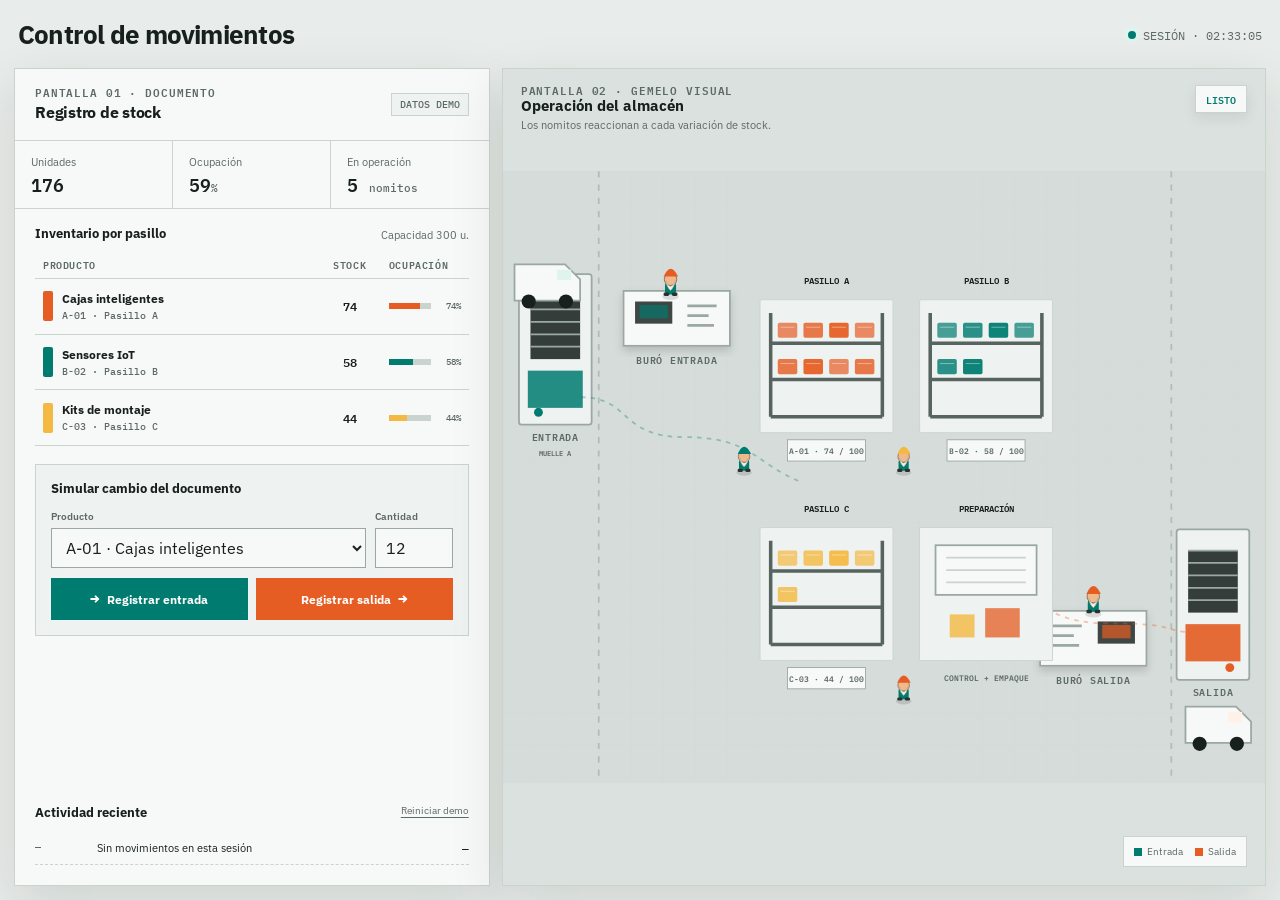
==== index.html @ 70eb04d3 "Add files via upload" ====
<!doctype html>
<html lang="es">
<head>
  <meta charset="utf-8" />
  <meta name="viewport" content="width=device-width, initial-scale=1, viewport-fit=cover" />
  <meta name="color-scheme" content="light dark" />
  <link rel="icon" href="data:," />
  <title>Maqueta del almacén de nomitos</title>
  <link rel="preconnect" href="https://fonts.googleapis.com">
  <link rel="preconnect" href="https://fonts.gstatic.com" crossorigin>
  <link href="https://fonts.googleapis.com/css2?family=IBM+Plex+Mono:wght@500;600&family=IBM+Plex+Sans:wght@400;500;600;700&display=swap" rel="stylesheet">
  <style>
    :root {
      color-scheme: light dark;
      --page:#e8ecea;
      --surface:#f7f9f8;
      --surface-2:#eef2f0;
      --ink:#17201d;
      --muted:#5d6965;
      --line:#cbd3cf;
      --line-strong:#9ba8a2;
      --orange:#e55d23;
      --orange-soft:#fff0e8;
      --teal:#007b70;
      --teal-soft:#dff4ef;
      --yellow:#f4b942;
      --red:#bf3c32;
      --warehouse:#dbe1de;
      --shelf:#57635f;
      --floor:#d6dcda;
      --shadow:0 18px 50px rgba(28,43,37,.12);
    }
    @media (prefers-color-scheme:dark){
      :root{
        --page:#111714;
        --surface:#18201d;
        --surface-2:#202a26;
        --ink:#edf3ef;
        --muted:#a9b6b0;
        --line:#34413c;
        --line-strong:#5b6a64;
        --orange:#ff7440;
        --orange-soft:#3b241b;
        --teal:#46c8b8;
        --teal-soft:#173a34;
        --yellow:#f5c65d;
        --red:#ff756b;
        --warehouse:#252f2b;
        --shelf:#7f9189;
        --floor:#202925;
        --shadow:0 18px 60px rgba(0,0,0,.35);
      }
    }
    *{box-sizing:border-box}
    html{height:100%;background:var(--page)}
    body{margin:0;min-height:100%;font-family:"IBM Plex Sans",system-ui,sans-serif;background:var(--page);color:var(--ink);overflow-x:hidden}
    button,input,select{font:inherit}
    button{color:inherit}
    .app{min-height:100vh;padding:14px;display:flex;flex-direction:column;gap:12px}
    .topline{display:flex;align-items:center;gap:12px;min-height:42px;padding:0 4px}
    .topline h1{font-size:clamp(1.2rem,2vw,1.65rem);line-height:1.1;margin:0;font-weight:700;letter-spacing:-.03em}
    .live{margin-left:auto;display:flex;align-items:center;gap:7px;font-family:"IBM Plex Mono",monospace;font-size:.72rem;color:var(--muted)}
    .live i{width:8px;height:8px;border-radius:50%;background:var(--teal);box-shadow:0 0 0 4px var(--teal-soft)}
    .mobile-switch{display:none}
    .workspace{flex:1;display:grid;grid-template-columns:minmax(330px,38%) minmax(0,62%);gap:12px;min-height:700px}
    .panel{background:var(--surface);border:1px solid var(--line);box-shadow:var(--shadow);min-width:0;overflow:hidden}
    .control-panel{display:flex;flex-direction:column}
    .panel-head{display:flex;align-items:center;justify-content:space-between;gap:12px;padding:18px 20px;border-bottom:1px solid var(--line)}
    .panel-head h2{font-size:1rem;margin:0;letter-spacing:-.015em}
    .eyebrow{margin:0 0 4px;color:var(--muted);font:600 .68rem/1 "IBM Plex Mono",monospace;text-transform:uppercase;letter-spacing:.08em}
    .sample-tag{padding:5px 8px;background:var(--surface-2);border:1px solid var(--line);font:500 .65rem/1 "IBM Plex Mono",monospace;color:var(--muted)}
    .metrics{display:grid;grid-template-columns:repeat(3,1fr);border-bottom:1px solid var(--line)}
    .metric{padding:14px 16px;border-right:1px solid var(--line)}
    .metric:last-child{border:0}
    .metric span{display:block;color:var(--muted);font-size:.68rem;margin-bottom:6px}
    .metric strong{display:block;font:600 1.15rem/1 "IBM Plex Mono",monospace}
    .metric strong em{font-style:normal;font-size:.68rem;color:var(--muted);font-weight:500}
    .inventory{padding:16px 20px 0}
    .section-title{display:flex;align-items:end;justify-content:space-between;margin-bottom:10px}
    .section-title h3{font-size:.82rem;margin:0}
    .section-title span{font-size:.68rem;color:var(--muted)}
    .stock-table{width:100%;border-collapse:collapse;table-layout:fixed}
    .stock-table th{text-align:left;color:var(--muted);font:600 .62rem/1 "IBM Plex Mono",monospace;text-transform:uppercase;letter-spacing:.06em;padding:8px 8px;border-bottom:1px solid var(--line)}
    .stock-table th:nth-child(2),.stock-table td:nth-child(2){text-align:center;width:62px}
    .stock-table th:nth-child(3),.stock-table td:nth-child(3){width:88px}
    .stock-table td{padding:11px 8px;border-bottom:1px solid var(--line);font-size:.78rem;vertical-align:middle}
    .product{display:flex;align-items:center;gap:9px;min-width:0}
    .swatch{width:10px;height:30px;flex:0 0 auto;background:var(--product);border-radius:2px}
    .product b{display:block;white-space:nowrap;overflow:hidden;text-overflow:ellipsis;font-size:.78rem}
    .product small{color:var(--muted);font:500 .62rem/1.3 "IBM Plex Mono",monospace}
    .qty{font:600 .8rem "IBM Plex Mono",monospace}
    .capacity{display:flex;align-items:center;gap:5px}
    .bar{height:6px;flex:1;background:var(--line);overflow:hidden}
    .bar i{display:block;height:100%;background:var(--product);width:var(--fill);transition:width .35s ease}
    .capacity small{font:500 .57rem "IBM Plex Mono",monospace;color:var(--muted);width:25px;text-align:right}
    .movement{margin:18px 20px 0;padding:15px;background:var(--surface-2);border:1px solid var(--line)}
    .movement h3{margin:0 0 12px;font-size:.82rem}
    .fields{display:grid;grid-template-columns:1fr 78px;gap:9px}
    label{display:block;color:var(--muted);font-size:.65rem;margin-bottom:5px;font-weight:600}
    select,input{width:100%;height:40px;border:1px solid var(--line-strong);background:var(--surface);color:var(--ink);padding:0 10px;border-radius:0;outline:none}
    select:focus,input:focus{border-color:var(--teal);box-shadow:0 0 0 2px var(--teal-soft)}
    .actions{display:grid;grid-template-columns:1fr 1fr;gap:8px;margin-top:10px}
    .action{border:0;padding:11px 8px;cursor:pointer;font-weight:700;font-size:.75rem;display:flex;align-items:center;justify-content:center;gap:7px;transition:filter .15s,transform .15s}
    .action:active{transform:translateY(1px)}
    .action:disabled{opacity:.5;cursor:wait}
    .action.in{background:var(--teal);color:#fff}
    .action.out{background:var(--orange);color:#fff}
    .arrow{font-family:"IBM Plex Mono",monospace;font-size:1rem}
    .event-log{padding:18px 20px 20px;margin-top:auto}
    .event-list{list-style:none;margin:0;padding:0;display:grid;gap:7px}
    .event-list li{display:grid;grid-template-columns:54px 1fr auto;gap:8px;align-items:center;font-size:.7rem;padding:7px 0;border-bottom:1px dashed var(--line)}
    .event-list time{font:500 .62rem "IBM Plex Mono",monospace;color:var(--muted)}
    .event-type{font:600 .6rem "IBM Plex Mono",monospace;padding:3px 5px}
    .event-type.in{color:var(--teal);background:var(--teal-soft)}
    .event-type.out{color:var(--orange);background:var(--orange-soft)}
    .event-list b{font:600 .66rem "IBM Plex Mono",monospace}
    .reset{border:0;background:none;color:var(--muted);padding:4px 0;text-decoration:underline;text-underline-offset:3px;cursor:pointer;font-size:.65rem}

    .warehouse-panel{display:flex;flex-direction:column;background:var(--warehouse);position:relative}
    .warehouse-head{position:absolute;left:18px;right:18px;top:16px;z-index:3;display:flex;align-items:flex-start;justify-content:space-between;pointer-events:none}
    .warehouse-head h2{font-size:.92rem;margin:0 0 3px}
    .warehouse-head p{margin:0;color:var(--muted);font-size:.68rem}
    .status-chip{background:var(--surface);border:1px solid var(--line);padding:8px 10px;box-shadow:0 5px 14px rgba(0,0,0,.08);font:600 .65rem/1 "IBM Plex Mono",monospace;color:var(--teal)}
    #warehouse{display:block;width:100%;height:100%;min-height:700px}
    .zone-label{font:600 11px "IBM Plex Mono",monospace;fill:var(--muted);letter-spacing:.08em}
    .tiny-label{font:600 8px "IBM Plex Mono",monospace;fill:var(--muted)}
    .rack-title{font:600 10px "IBM Plex Mono",monospace;fill:var(--ink)}
    .rack-count{font:600 9px "IBM Plex Mono",monospace;fill:var(--muted)}
    .svg-ink{fill:var(--ink)}
    .svg-muted{fill:var(--muted)}
    .svg-line{stroke:var(--line-strong)}
    .aisle{fill:var(--surface-2);stroke:var(--line)}
    .desk{fill:var(--surface);stroke:var(--line-strong)}
    .dock{fill:var(--surface-2);stroke:var(--line-strong)}
    .floor-grid{stroke:var(--line);opacity:.55}
    .rack-frame{fill:none;stroke:var(--shelf);stroke-width:4}
    .rack-shelf{stroke:var(--shelf);stroke-width:3}
    .worker .hat{fill:var(--orange)}
    .worker .face{fill:#f0b98b;stroke:#7e4a2f;stroke-width:1}
    .worker .beard{fill:#f7efe4;stroke:#b9a693;stroke-width:1}
    .worker .body{fill:var(--teal)}
    .worker .shoe{fill:#28322f}
    .worker .box{fill:var(--yellow);stroke:#795925;stroke-width:1}
    .pulse{animation:pulse 1.6s ease-in-out infinite;transform-box:fill-box;transform-origin:center}
    @keyframes pulse{50%{opacity:.45;transform:scale(.88)}}
    .gate-light{fill:var(--teal)}
    .route{fill:none;stroke:var(--teal);stroke-width:2;stroke-dasharray:5 6;opacity:.35}
    .route.out{stroke:var(--orange)}
    .toast{position:absolute;left:50%;bottom:20px;transform:translate(-50%,20px);background:var(--ink);color:var(--surface);padding:10px 14px;font-size:.72rem;box-shadow:0 8px 24px rgba(0,0,0,.18);opacity:0;pointer-events:none;transition:.22s;z-index:5;white-space:nowrap}
    .toast.show{opacity:1;transform:translate(-50%,0)}
    .legend{position:absolute;bottom:18px;right:18px;background:var(--surface);border:1px solid var(--line);padding:8px 10px;display:flex;gap:12px;font-size:.62rem;color:var(--muted)}
    .legend span{display:flex;align-items:center;gap:5px}
    .legend i{width:8px;height:8px;background:var(--teal)}
    .legend i.out{background:var(--orange)}

    @media(max-width:900px){
      .app{padding:10px;min-height:100vh}
      .topline{align-items:flex-end;flex-wrap:wrap}
      .mobile-switch{display:grid;grid-template-columns:1fr 1fr;width:100%;border:1px solid var(--line);background:var(--surface);margin-top:4px}
      .mobile-switch button{height:38px;border:0;background:transparent;font-weight:700;font-size:.74rem;cursor:pointer}
      .mobile-switch button.active{background:var(--ink);color:var(--surface)}
      .workspace{display:block;min-height:0}
      .panel{box-shadow:none}
      .panel[data-screen]{display:none}
      .panel[data-screen].active{display:flex}
      .control-panel{min-height:calc(100vh - 110px)}
      .warehouse-panel{min-height:calc(100vh - 110px)}
      #warehouse{min-height:620px}
    }
    @media(max-width:460px){
      .app{padding:8px}
      .topline h1{font-size:1.12rem}
      .live{font-size:.62rem}
      .panel-head{padding:15px}
      .metrics .metric{padding:12px 9px}
      .metric span{font-size:.6rem}
      .inventory{padding:14px 12px 0}
      .movement{margin:14px 12px 0}
      .event-log{padding:16px 12px}
      .stock-table th,.stock-table td{padding-left:4px;padding-right:4px}
      .product b{font-size:.7rem}
      #warehouse{min-height:560px}
      .warehouse-head{left:12px;right:12px;top:12px}
      .legend{right:10px;bottom:10px}
      .toast{bottom:56px;max-width:calc(100% - 24px);white-space:normal;text-align:center}
    }
    @media(prefers-reduced-motion:reduce){
      *,*::before,*::after{animation-duration:.01ms!important;animation-iteration-count:1!important;scroll-behavior:auto!important;transition-duration:.01ms!important}
    }
  </style>
</head>
<body>
  <main class="app">
    <header class="topline">
      <h1>Control de movimientos</h1>
      <div class="live"><i></i><span id="clock">SESIÓN DE DEMO</span></div>
      <nav class="mobile-switch" aria-label="Cambiar pantalla">
        <button class="active" data-target="control">Datos</button>
        <button data-target="warehouse">Almacén</button>
      </nav>
    </header>

    <div class="workspace">
      <section class="panel control-panel active" data-screen="control" aria-labelledby="control-title">
        <div class="panel-head">
          <div>
            <p class="eyebrow">Pantalla 01 · documento</p>
            <h2 id="control-title">Registro de stock</h2>
          </div>
          <span class="sample-tag">DATOS DEMO</span>
        </div>

        <div class="metrics" aria-label="Resumen de inventario">
          <div class="metric"><span>Unidades</span><strong id="total-units">176</strong></div>
          <div class="metric"><span>Ocupación</span><strong id="occupancy">59<em>%</em></strong></div>
          <div class="metric"><span>En operación</span><strong id="workers-count">5 <em>nomitos</em></strong></div>
        </div>

        <div class="inventory">
          <div class="section-title"><h3>Inventario por pasillo</h3><span>Capacidad 300 u.</span></div>
          <table class="stock-table">
            <thead><tr><th>Producto</th><th>Stock</th><th>Ocupación</th></tr></thead>
            <tbody id="stock-body"></tbody>
          </table>
        </div>

        <form class="movement" id="movement-form">
          <h3>Simular cambio del documento</h3>
          <div class="fields">
            <div>
              <label for="product-select">Producto</label>
              <select id="product-select" aria-label="Producto"></select>
            </div>
            <div>
              <label for="quantity">Cantidad</label>
              <input id="quantity" type="number" min="1" max="60" value="12" inputmode="numeric" aria-label="Cantidad" />
            </div>
          </div>
          <div class="actions">
            <button class="action in" type="button" id="btn-in"><span class="arrow">→</span>Registrar entrada</button>
            <button class="action out" type="button" id="btn-out">Registrar salida<span class="arrow">→</span></button>
          </div>
        </form>

        <div class="event-log">
          <div class="section-title"><h3>Actividad reciente</h3><button class="reset" id="reset-demo" type="button">Reiniciar demo</button></div>
          <ol class="event-list" id="event-list" aria-live="polite"></ol>
        </div>
      </section>

      <section class="panel warehouse-panel" data-screen="warehouse" aria-labelledby="warehouse-title">
        <div class="warehouse-head">
          <div>
            <p class="eyebrow">Pantalla 02 · gemelo visual</p>
            <h2 id="warehouse-title">Operación del almacén</h2>
            <p>Los nomitos reaccionan a cada variación de stock.</p>
          </div>
          <div class="status-chip" id="status-chip">LISTO</div>
        </div>

        <svg id="warehouse" viewBox="0 0 860 690" role="img" aria-label="Plano animado de un almacén con muelles, estanterías y gnomos trabajadores">
          <defs>
            <pattern id="grid" width="36" height="36" patternUnits="userSpaceOnUse">
              <path d="M36 0H0V36" class="floor-grid" fill="none" stroke-width="1"/>
            </pattern>
            <filter id="softShadow" x="-20%" y="-20%" width="140%" height="140%">
              <feDropShadow dx="0" dy="5" stdDeviation="5" flood-color="#000" flood-opacity=".15"/>
            </filter>
          </defs>

          <rect x="0" y="0" width="860" height="690" fill="var(--floor)"/>
          <rect x="0" y="0" width="860" height="690" fill="url(#grid)"/>
          <path d="M108 0V690M754 0V690" class="svg-line" stroke-width="2" stroke-dasharray="7 8" opacity=".6"/>

          <g id="dock-in">
            <rect x="18" y="116" width="82" height="170" rx="3" class="dock" stroke-width="2"/>
            <rect x="31" y="142" width="56" height="70" fill="var(--ink)" opacity=".86"/>
            <path d="M31 142H87M31 156H87M31 170H87M31 184H87M31 198H87" stroke="var(--line-strong)" stroke-width="2"/>
            <rect x="28" y="225" width="62" height="42" fill="var(--teal)" opacity=".85"/>
            <circle cx="40" cy="272" r="5" class="gate-light pulse"/>
            <text x="59" y="304" text-anchor="middle" class="zone-label">ENTRADA</text>
            <text x="59" y="321" text-anchor="middle" class="tiny-label">MUELLE A</text>
            <g transform="translate(13 80)">
              <path d="M0 25h57l17 17v24H0z" fill="var(--surface)" stroke="var(--line-strong)" stroke-width="2"/>
              <rect x="48" y="31" width="16" height="12" fill="var(--teal-soft)"/>
              <circle cx="16" cy="67" r="8" fill="var(--ink)"/><circle cx="58" cy="67" r="8" fill="var(--ink)"/>
            </g>
          </g>

          <g id="dock-out">
            <rect x="760" y="404" width="82" height="170" rx="3" class="dock" stroke-width="2"/>
            <rect x="773" y="428" width="56" height="70" fill="var(--ink)" opacity=".86"/>
            <path d="M773 428H829M773 442H829M773 456H829M773 470H829M773 484H829" stroke="var(--line-strong)" stroke-width="2"/>
            <rect x="770" y="511" width="62" height="42" fill="var(--orange)" opacity=".9"/>
            <circle cx="820" cy="560" r="5" fill="var(--orange)" class="pulse"/>
            <text x="801" y="592" text-anchor="middle" class="zone-label">SALIDA</text>
            <text x="801" y="609" text-anchor="middle" class="tiny-label">MUELLE B</text>
            <g transform="translate(770 604)">
              <path d="M0 0h57l17 17v24H0z" fill="var(--surface)" stroke="var(--line-strong)" stroke-width="2"/>
              <rect x="48" y="6" width="16" height="12" fill="var(--orange-soft)"/>
              <circle cx="16" cy="42" r="8" fill="var(--ink)"/><circle cx="58" cy="42" r="8" fill="var(--ink)"/>
            </g>
          </g>

          <g id="entry-desk" transform="translate(136 135)">
            <rect width="120" height="62" class="desk" stroke-width="2" filter="url(#softShadow)"/>
            <rect x="13" y="12" width="42" height="25" fill="var(--ink)" opacity=".82"/>
            <rect x="18" y="16" width="32" height="15" fill="var(--teal)" opacity=".65"/>
            <path d="M72 17h33M72 28h24M72 39h30" stroke="var(--line-strong)" stroke-width="3"/>
            <text x="60" y="82" text-anchor="middle" class="zone-label">BURÓ ENTRADA</text>
          </g>

          <g id="exit-desk" transform="translate(606 496)">
            <rect width="120" height="62" class="desk" stroke-width="2" filter="url(#softShadow)"/>
            <rect x="65" y="12" width="42" height="25" fill="var(--ink)" opacity=".82"/>
            <rect x="70" y="16" width="32" height="15" fill="var(--orange)" opacity=".7"/>
            <path d="M14 17h33M14 28h24M14 39h30" stroke="var(--line-strong)" stroke-width="3"/>
            <text x="60" y="82" text-anchor="middle" class="zone-label">BURÓ SALIDA</text>
          </g>

          <path id="route-in" class="route" d="M88 255 C145 255 130 300 205 300 S285 330 335 350"/>
          <path id="route-out" class="route out" d="M525 455 C590 455 595 510 680 510 S746 520 776 520"/>

          <g id="rack-a" data-rack="0" transform="translate(290 145)"></g>
          <g id="rack-b" data-rack="1" transform="translate(470 145)"></g>
          <g id="rack-c" data-rack="2" transform="translate(290 402)"></g>
          <g id="packing" transform="translate(470 402)"></g>
          <g id="stationary-workers"></g>
          <g id="moving-workers"></g>
        </svg>
        <div class="legend"><span><i></i>Entrada</span><span><i class="out"></i>Salida</span></div>
        <div class="toast" id="toast" role="status" aria-live="polite"></div>
      </section>
    </div>
  </main>

  <script>
    (function(){
      'use strict';
      var initialProducts = [
        {id:'A-01', name:'Cajas inteligentes', stock:74, capacity:100, color:'#e55d23', rack:'Pasillo A'},
        {id:'B-02', name:'Sensores IoT', stock:58, capacity:100, color:'#007b70', rack:'Pasillo B'},
        {id:'C-03', name:'Kits de montaje', stock:44, capacity:100, color:'#f4b942', rack:'Pasillo C'}
      ];
      var products = [];
      var events = [];
      var busy = false;
      var workerSerial = 0;
      var $ = function(s){return document.querySelector(s)};
      var stockBody = $('#stock-body');
      var productSelect = $('#product-select');
      var eventList = $('#event-list');
      var statusChip = $('#status-chip');
      var toast = $('#toast');
      var movingLayer = $('#moving-workers');
      var NS='http://www.w3.org/2000/svg';

      function cloneInitial(){ products = initialProducts.map(function(p){return Object.assign({},p)}); }
      function nowTime(){ return new Date().toLocaleTimeString('es-ES',{hour:'2-digit',minute:'2-digit'}); }
      function total(){ return products.reduce(function(n,p){return n+p.stock},0); }
      function totalCapacity(){ return products.reduce(function(n,p){return n+p.capacity},0); }

      function render(){
        stockBody.innerHTML = products.map(function(p){
          var percent=Math.round((p.stock/p.capacity)*100);
          return '<tr><td><div class="product" style="--product:'+p.color+'"><i class="swatch"></i><div><b>'+p.name+'</b><small>'+p.id+' · '+p.rack+'</small></div></div></td><td class="qty">'+p.stock+'</td><td><div class="capacity" style="--product:'+p.color+';--fill:'+percent+'%"><span class="bar"><i></i></span><small>'+percent+'%</small></div></td></tr>';
        }).join('');
        productSelect.innerHTML=products.map(function(p){return '<option value="'+p.id+'">'+p.id+' · '+p.name+'</option>'}).join('');
        $('#total-units').textContent=total();
        $('#occupancy').innerHTML=Math.round(total()/totalCapacity()*100)+'<em>%</em>';
        $('#workers-count').innerHTML=(3+Math.ceil(total()/100))+' <em>nomitos</em>';
        products.forEach(function(p,i){renderRack(i,p)});
        renderStationaryWorkers();
        renderEvents();
      }

      function renderRack(i,p){
        var g=document.querySelector('[data-rack="'+i+'"]');
        var bins=Math.max(1,Math.ceil(p.stock/10));
        var html='<text x="75" y="-18" text-anchor="middle" class="rack-title">'+p.rack.toUpperCase()+'</text>';
        html+='<rect x="0" y="0" width="150" height="150" rx="2" class="aisle" stroke-width="1"/>';
        html+='<path d="M12 15V132M138 15V132M12 49H138M12 90H138M12 132H138" class="rack-frame"/>';
        for(var b=0;b<bins;b++){
          var col=b%4,row=Math.floor(b/4); if(row>2)break;
          var x=20+col*29,y=26+row*41;
          html+='<rect x="'+x+'" y="'+y+'" width="22" height="17" rx="2" fill="'+p.color+'" opacity="'+(.7+(b%3)*.12)+'"/>';
          html+='<path d="M'+(x+3)+' '+(y+5)+'h16" stroke="rgba(255,255,255,.45)"/>';
        }
        html+='<rect x="31" y="158" width="88" height="24" fill="var(--surface)" stroke="var(--line-strong)"/>';
        html+='<text x="75" y="174" text-anchor="middle" class="rack-count">'+p.id+' · '+p.stock+' / '+p.capacity+'</text>';
        g.innerHTML=html;
      }

      function gnomeMarkup(x,y,scale,hat,carry){
        var box=carry?'<rect class="box" x="12" y="20" width="18" height="15" rx="2"/>':'';
        return '<g class="worker" transform="translate('+x+' '+y+') scale('+scale+')">'+
          '<ellipse cx="0" cy="25" rx="12" ry="5" fill="rgba(0,0,0,.12)"/>'+
          '<rect class="body" x="-8" y="4" width="16" height="18" rx="5"/>'+
          '<circle class="face" cx="0" cy="0" r="9"/>'+
          '<path class="beard" d="M-7 2Q0 18 7 2Q5 12 0 16Q-5 12-7 2"/>'+
          '<path class="hat" style="fill:'+hat+'" d="M-10 -4Q0 -27 11 -4Z"/>'+
          '<rect class="shoe" x="-10" y="19" width="8" height="5" rx="2"/><rect class="shoe" x="2" y="19" width="8" height="5" rx="2"/>'+box+'</g>';
      }

      function renderStationaryWorkers(){
        var layer=$('#stationary-workers');
        layer.innerHTML=gnomeMarkup(189,122,.78,'#e55d23',false)+gnomeMarkup(666,480,.78,'#e55d23',false)+gnomeMarkup(272,322,.72,'#007b70',false)+gnomeMarkup(452,322,.72,'#f4b942',false)+gnomeMarkup(452,580,.72,'#e55d23',false);
      }

      function renderPacking(){
        $('#packing').innerHTML='<text x="75" y="-18" text-anchor="middle" class="rack-title">PREPARACIÓN</text><rect width="150" height="150" class="aisle"/><rect x="18" y="20" width="114" height="56" class="desk" stroke-width="2"/><path d="M30 34h90M30 48h90M30 62h90" stroke="var(--line)" stroke-width="2"/><rect x="34" y="98" width="28" height="26" fill="#f4b942" opacity=".8"/><rect x="74" y="91" width="39" height="33" fill="#e55d23" opacity=".75"/><text x="75" y="173" text-anchor="middle" class="rack-count">CONTROL + EMPAQUE</text>';
      }

      function renderEvents(){
        eventList.innerHTML=events.slice(0,3).map(function(e){
          return '<li><time>'+e.time+'</time><span><span class="event-type '+e.type+'">'+(e.type==='in'?'ENTRADA':'SALIDA')+'</span> '+e.name+'</span><b>'+(e.type==='in'?'+':'−')+e.qty+'</b></li>';
        }).join('') || '<li><time>—</time><span>Sin movimientos en esta sesión</span><b>—</b></li>';
      }

      function updateClock(){
        $('#clock').textContent='SESIÓN · '+new Date().toLocaleTimeString('es-ES',{hour:'2-digit',minute:'2-digit',second:'2-digit'});
      }

      function svgEl(tag,attrs){
        var el=document.createElementNS(NS,tag);
        Object.keys(attrs||{}).forEach(function(k){el.setAttribute(k,attrs[k])});
        return el;
      }

      function createMovingGnome(color,carry){
        var group=svgEl('g',{'data-moving':'true','aria-hidden':'true'});
        group.innerHTML=gnomeMarkup(0,0,.72,color,carry);
        movingLayer.appendChild(group);
        return group;
      }

      function pointOnPolyline(points,t){
        var lengths=[],totalLen=0;
        for(var i=1;i<points.length;i++){
          var dx=points[i][0]-points[i-1][0],dy=points[i][1]-points[i-1][1];
          var len=Math.sqrt(dx*dx+dy*dy); lengths.push(len); totalLen+=len;
        }
        var target=t*totalLen,acc=0;
        for(var j=0;j<lengths.length;j++){
          if(acc+lengths[j]>=target){
            var q=(target-acc)/lengths[j];
            return [points[j][0]+(points[j+1][0]-points[j][0])*q,points[j][1]+(points[j+1][1]-points[j][1])*q];
          }
          acc+=lengths[j];
        }
        return points[points.length-1];
      }

      function animateGnome(el,points,delay,duration){
        return new Promise(function(resolve){
          var start=null;
          function frame(ts){
            if(start===null)start=ts;
            var raw=(ts-start-delay)/duration;
            if(raw<0){requestAnimationFrame(frame);return}
            var t=Math.max(0,Math.min(1,raw));
            var eased=t<.5?2*t*t:1-Math.pow(-2*t+2,2)/2;
            var p=pointOnPolyline(points,eased);
            var bob=Math.sin(t*Math.PI*12)*2;
            el.setAttribute('transform','translate('+p[0]+' '+(p[1]+bob)+')');
            if(t<1)requestAnimationFrame(frame);else{el.remove();resolve()}
          }
          requestAnimationFrame(frame);
        });
      }

      function showToast(text){
        toast.textContent=text;toast.classList.add('show');
        window.clearTimeout(showToast.t);showToast.t=window.setTimeout(function(){toast.classList.remove('show')},2800);
      }

      function setMobileScreen(name){
        document.querySelectorAll('[data-screen]').forEach(function(p){p.classList.toggle('active',p.dataset.screen===name)});
        document.querySelectorAll('.mobile-switch button').forEach(function(b){b.classList.toggle('active',b.dataset.target===name)});
      }

      async function move(type){
        if(busy)return;
        var id=productSelect.value;
        var qty=Math.max(1,Math.min(60,parseInt($('#quantity').value,10)||1));
        var p=products.find(function(item){return item.id===id});
        if(type==='out'&&qty>p.stock){showToast('No hay suficiente stock de '+p.name+'.');return}
        if(type==='in'&&p.stock+qty>p.capacity){showToast('La entrada supera la capacidad de '+p.rack+'.');return}
        busy=true;$('#btn-in').disabled=true;$('#btn-out').disabled=true;
        statusChip.textContent=type==='in'?'RECIBIENDO '+qty:'DESPACHANDO '+qty;
        statusChip.style.color=type==='in'?'var(--teal)':'var(--orange)';
        if(window.matchMedia('(max-width:900px)').matches)setMobileScreen('warehouse');
        var count=Math.min(4,Math.max(1,Math.ceil(qty/12)));
        var rackTargets=[[365,340],[545,340],[365,590]];
        var target=rackTargets[products.indexOf(p)];
        var promises=[];
        for(var i=0;i<count;i++){
          var worker=createMovingGnome(p.color,true);
          var inPath=[[75,255],[150,255],[215,300],[target[0],target[1]]];
          var outPath=[[target[0],target[1]],[525,455],[640,510],[790,520]];
          promises.push(animateGnome(worker,type==='in'?inPath:outPath,i*230,2100+i*60));
        }
        await Promise.all(promises);
        p.stock+=type==='in'?qty:-qty;
        events.unshift({time:nowTime(),type:type,name:p.name,qty:qty});
        render();
        statusChip.textContent='MOVIMIENTO COMPLETADO';
        statusChip.style.color='var(--teal)';
        showToast((type==='in'?'Entrada registrada: +':'Salida registrada: −')+qty+' · '+p.id);
        setTimeout(function(){statusChip.textContent='LISTO'},1800);
        busy=false;$('#btn-in').disabled=false;$('#btn-out').disabled=false;
      }

      function resetDemo(){
        if(busy)return;
        cloneInitial();events=[];render();statusChip.textContent='LISTO';showToast('Datos de demostración reiniciados.');
      }

      document.querySelectorAll('.mobile-switch button').forEach(function(b){b.addEventListener('click',function(){setMobileScreen(b.dataset.target)})});
      $('#btn-in').addEventListener('click',function(){move('in')});
      $('#btn-out').addEventListener('click',function(){move('out')});
      $('#movement-form').addEventListener('submit',function(e){e.preventDefault();move('in')});
      $('#reset-demo').addEventListener('click',resetDemo);
      cloneInitial();renderPacking();render();updateClock();setInterval(updateClock,1000);
    })();
  </script>
</body>
</html>
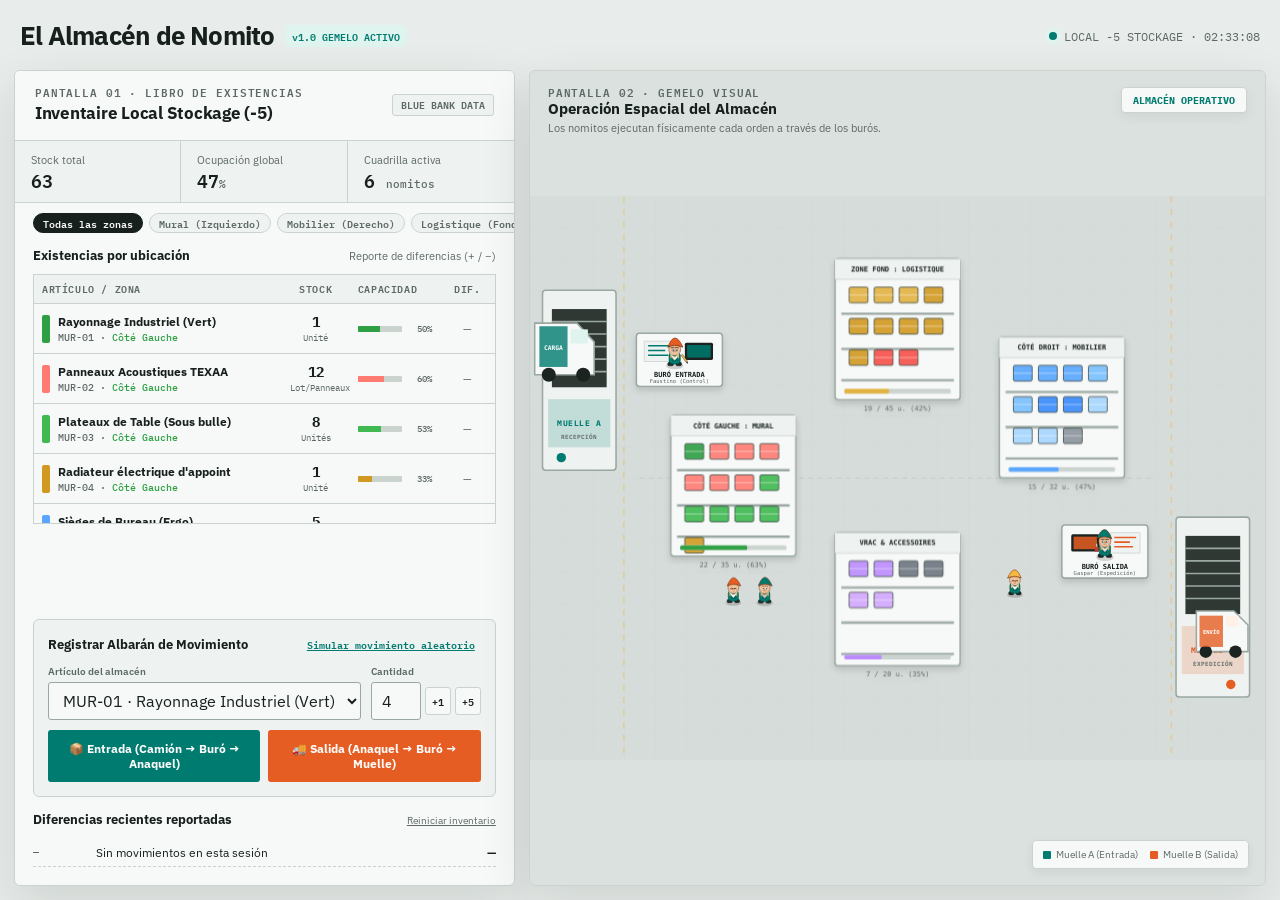
==== commit 34648d74: "feat(v1): implementar arquitectura modular Vanilla JS con gemelo digital activo y datos de Blue Bank" ====
--- a/index.html
+++ b/index.html
@@ -4,525 +4,167 @@
   <meta charset="utf-8" />
   <meta name="viewport" content="width=device-width, initial-scale=1, viewport-fit=cover" />
   <meta name="color-scheme" content="light dark" />
-  <link rel="icon" href="data:," />
-  <title>Maqueta del almacén de nomitos</title>
+  <link rel="icon" href="data:image/svg+xml,<svg xmlns='http://www.w3.org/2000/svg' viewBox='0 0 100 100'><text y='.9em' font-size='90'>📦</text></svg>" />
+  <title>El Almacén de Nomito — Gestión Logística & Gemelo Activo</title>
+  
   <link rel="preconnect" href="https://fonts.googleapis.com">
   <link rel="preconnect" href="https://fonts.gstatic.com" crossorigin>
-  <link href="https://fonts.googleapis.com/css2?family=IBM+Plex+Mono:wght@500;600&family=IBM+Plex+Sans:wght@400;500;600;700&display=swap" rel="stylesheet">
-  <style>
-    :root {
-      color-scheme: light dark;
-      --page:#e8ecea;
-      --surface:#f7f9f8;
-      --surface-2:#eef2f0;
-      --ink:#17201d;
-      --muted:#5d6965;
-      --line:#cbd3cf;
-      --line-strong:#9ba8a2;
-      --orange:#e55d23;
-      --orange-soft:#fff0e8;
-      --teal:#007b70;
-      --teal-soft:#dff4ef;
-      --yellow:#f4b942;
-      --red:#bf3c32;
-      --warehouse:#dbe1de;
-      --shelf:#57635f;
-      --floor:#d6dcda;
-      --shadow:0 18px 50px rgba(28,43,37,.12);
-    }
-    @media (prefers-color-scheme:dark){
-      :root{
-        --page:#111714;
-        --surface:#18201d;
-        --surface-2:#202a26;
-        --ink:#edf3ef;
-        --muted:#a9b6b0;
-        --line:#34413c;
-        --line-strong:#5b6a64;
-        --orange:#ff7440;
-        --orange-soft:#3b241b;
-        --teal:#46c8b8;
-        --teal-soft:#173a34;
-        --yellow:#f5c65d;
-        --red:#ff756b;
-        --warehouse:#252f2b;
-        --shelf:#7f9189;
-        --floor:#202925;
-        --shadow:0 18px 60px rgba(0,0,0,.35);
-      }
-    }
-    *{box-sizing:border-box}
-    html{height:100%;background:var(--page)}
-    body{margin:0;min-height:100%;font-family:"IBM Plex Sans",system-ui,sans-serif;background:var(--page);color:var(--ink);overflow-x:hidden}
-    button,input,select{font:inherit}
-    button{color:inherit}
-    .app{min-height:100vh;padding:14px;display:flex;flex-direction:column;gap:12px}
-    .topline{display:flex;align-items:center;gap:12px;min-height:42px;padding:0 4px}
-    .topline h1{font-size:clamp(1.2rem,2vw,1.65rem);line-height:1.1;margin:0;font-weight:700;letter-spacing:-.03em}
-    .live{margin-left:auto;display:flex;align-items:center;gap:7px;font-family:"IBM Plex Mono",monospace;font-size:.72rem;color:var(--muted)}
-    .live i{width:8px;height:8px;border-radius:50%;background:var(--teal);box-shadow:0 0 0 4px var(--teal-soft)}
-    .mobile-switch{display:none}
-    .workspace{flex:1;display:grid;grid-template-columns:minmax(330px,38%) minmax(0,62%);gap:12px;min-height:700px}
-    .panel{background:var(--surface);border:1px solid var(--line);box-shadow:var(--shadow);min-width:0;overflow:hidden}
-    .control-panel{display:flex;flex-direction:column}
-    .panel-head{display:flex;align-items:center;justify-content:space-between;gap:12px;padding:18px 20px;border-bottom:1px solid var(--line)}
-    .panel-head h2{font-size:1rem;margin:0;letter-spacing:-.015em}
-    .eyebrow{margin:0 0 4px;color:var(--muted);font:600 .68rem/1 "IBM Plex Mono",monospace;text-transform:uppercase;letter-spacing:.08em}
-    .sample-tag{padding:5px 8px;background:var(--surface-2);border:1px solid var(--line);font:500 .65rem/1 "IBM Plex Mono",monospace;color:var(--muted)}
-    .metrics{display:grid;grid-template-columns:repeat(3,1fr);border-bottom:1px solid var(--line)}
-    .metric{padding:14px 16px;border-right:1px solid var(--line)}
-    .metric:last-child{border:0}
-    .metric span{display:block;color:var(--muted);font-size:.68rem;margin-bottom:6px}
-    .metric strong{display:block;font:600 1.15rem/1 "IBM Plex Mono",monospace}
-    .metric strong em{font-style:normal;font-size:.68rem;color:var(--muted);font-weight:500}
-    .inventory{padding:16px 20px 0}
-    .section-title{display:flex;align-items:end;justify-content:space-between;margin-bottom:10px}
-    .section-title h3{font-size:.82rem;margin:0}
-    .section-title span{font-size:.68rem;color:var(--muted)}
-    .stock-table{width:100%;border-collapse:collapse;table-layout:fixed}
-    .stock-table th{text-align:left;color:var(--muted);font:600 .62rem/1 "IBM Plex Mono",monospace;text-transform:uppercase;letter-spacing:.06em;padding:8px 8px;border-bottom:1px solid var(--line)}
-    .stock-table th:nth-child(2),.stock-table td:nth-child(2){text-align:center;width:62px}
-    .stock-table th:nth-child(3),.stock-table td:nth-child(3){width:88px}
-    .stock-table td{padding:11px 8px;border-bottom:1px solid var(--line);font-size:.78rem;vertical-align:middle}
-    .product{display:flex;align-items:center;gap:9px;min-width:0}
-    .swatch{width:10px;height:30px;flex:0 0 auto;background:var(--product);border-radius:2px}
-    .product b{display:block;white-space:nowrap;overflow:hidden;text-overflow:ellipsis;font-size:.78rem}
-    .product small{color:var(--muted);font:500 .62rem/1.3 "IBM Plex Mono",monospace}
-    .qty{font:600 .8rem "IBM Plex Mono",monospace}
-    .capacity{display:flex;align-items:center;gap:5px}
-    .bar{height:6px;flex:1;background:var(--line);overflow:hidden}
-    .bar i{display:block;height:100%;background:var(--product);width:var(--fill);transition:width .35s ease}
-    .capacity small{font:500 .57rem "IBM Plex Mono",monospace;color:var(--muted);width:25px;text-align:right}
-    .movement{margin:18px 20px 0;padding:15px;background:var(--surface-2);border:1px solid var(--line)}
-    .movement h3{margin:0 0 12px;font-size:.82rem}
-    .fields{display:grid;grid-template-columns:1fr 78px;gap:9px}
-    label{display:block;color:var(--muted);font-size:.65rem;margin-bottom:5px;font-weight:600}
-    select,input{width:100%;height:40px;border:1px solid var(--line-strong);background:var(--surface);color:var(--ink);padding:0 10px;border-radius:0;outline:none}
-    select:focus,input:focus{border-color:var(--teal);box-shadow:0 0 0 2px var(--teal-soft)}
-    .actions{display:grid;grid-template-columns:1fr 1fr;gap:8px;margin-top:10px}
-    .action{border:0;padding:11px 8px;cursor:pointer;font-weight:700;font-size:.75rem;display:flex;align-items:center;justify-content:center;gap:7px;transition:filter .15s,transform .15s}
-    .action:active{transform:translateY(1px)}
-    .action:disabled{opacity:.5;cursor:wait}
-    .action.in{background:var(--teal);color:#fff}
-    .action.out{background:var(--orange);color:#fff}
-    .arrow{font-family:"IBM Plex Mono",monospace;font-size:1rem}
-    .event-log{padding:18px 20px 20px;margin-top:auto}
-    .event-list{list-style:none;margin:0;padding:0;display:grid;gap:7px}
-    .event-list li{display:grid;grid-template-columns:54px 1fr auto;gap:8px;align-items:center;font-size:.7rem;padding:7px 0;border-bottom:1px dashed var(--line)}
-    .event-list time{font:500 .62rem "IBM Plex Mono",monospace;color:var(--muted)}
-    .event-type{font:600 .6rem "IBM Plex Mono",monospace;padding:3px 5px}
-    .event-type.in{color:var(--teal);background:var(--teal-soft)}
-    .event-type.out{color:var(--orange);background:var(--orange-soft)}
-    .event-list b{font:600 .66rem "IBM Plex Mono",monospace}
-    .reset{border:0;background:none;color:var(--muted);padding:4px 0;text-decoration:underline;text-underline-offset:3px;cursor:pointer;font-size:.65rem}
-
-    .warehouse-panel{display:flex;flex-direction:column;background:var(--warehouse);position:relative}
-    .warehouse-head{position:absolute;left:18px;right:18px;top:16px;z-index:3;display:flex;align-items:flex-start;justify-content:space-between;pointer-events:none}
-    .warehouse-head h2{font-size:.92rem;margin:0 0 3px}
-    .warehouse-head p{margin:0;color:var(--muted);font-size:.68rem}
-    .status-chip{background:var(--surface);border:1px solid var(--line);padding:8px 10px;box-shadow:0 5px 14px rgba(0,0,0,.08);font:600 .65rem/1 "IBM Plex Mono",monospace;color:var(--teal)}
-    #warehouse{display:block;width:100%;height:100%;min-height:700px}
-    .zone-label{font:600 11px "IBM Plex Mono",monospace;fill:var(--muted);letter-spacing:.08em}
-    .tiny-label{font:600 8px "IBM Plex Mono",monospace;fill:var(--muted)}
-    .rack-title{font:600 10px "IBM Plex Mono",monospace;fill:var(--ink)}
-    .rack-count{font:600 9px "IBM Plex Mono",monospace;fill:var(--muted)}
-    .svg-ink{fill:var(--ink)}
-    .svg-muted{fill:var(--muted)}
-    .svg-line{stroke:var(--line-strong)}
-    .aisle{fill:var(--surface-2);stroke:var(--line)}
-    .desk{fill:var(--surface);stroke:var(--line-strong)}
-    .dock{fill:var(--surface-2);stroke:var(--line-strong)}
-    .floor-grid{stroke:var(--line);opacity:.55}
-    .rack-frame{fill:none;stroke:var(--shelf);stroke-width:4}
-    .rack-shelf{stroke:var(--shelf);stroke-width:3}
-    .worker .hat{fill:var(--orange)}
-    .worker .face{fill:#f0b98b;stroke:#7e4a2f;stroke-width:1}
-    .worker .beard{fill:#f7efe4;stroke:#b9a693;stroke-width:1}
-    .worker .body{fill:var(--teal)}
-    .worker .shoe{fill:#28322f}
-    .worker .box{fill:var(--yellow);stroke:#795925;stroke-width:1}
-    .pulse{animation:pulse 1.6s ease-in-out infinite;transform-box:fill-box;transform-origin:center}
-    @keyframes pulse{50%{opacity:.45;transform:scale(.88)}}
-    .gate-light{fill:var(--teal)}
-    .route{fill:none;stroke:var(--teal);stroke-width:2;stroke-dasharray:5 6;opacity:.35}
-    .route.out{stroke:var(--orange)}
-    .toast{position:absolute;left:50%;bottom:20px;transform:translate(-50%,20px);background:var(--ink);color:var(--surface);padding:10px 14px;font-size:.72rem;box-shadow:0 8px 24px rgba(0,0,0,.18);opacity:0;pointer-events:none;transition:.22s;z-index:5;white-space:nowrap}
-    .toast.show{opacity:1;transform:translate(-50%,0)}
-    .legend{position:absolute;bottom:18px;right:18px;background:var(--surface);border:1px solid var(--line);padding:8px 10px;display:flex;gap:12px;font-size:.62rem;color:var(--muted)}
-    .legend span{display:flex;align-items:center;gap:5px}
-    .legend i{width:8px;height:8px;background:var(--teal)}
-    .legend i.out{background:var(--orange)}
-
-    @media(max-width:900px){
-      .app{padding:10px;min-height:100vh}
-      .topline{align-items:flex-end;flex-wrap:wrap}
-      .mobile-switch{display:grid;grid-template-columns:1fr 1fr;width:100%;border:1px solid var(--line);background:var(--surface);margin-top:4px}
-      .mobile-switch button{height:38px;border:0;background:transparent;font-weight:700;font-size:.74rem;cursor:pointer}
-      .mobile-switch button.active{background:var(--ink);color:var(--surface)}
-      .workspace{display:block;min-height:0}
-      .panel{box-shadow:none}
-      .panel[data-screen]{display:none}
-      .panel[data-screen].active{display:flex}
-      .control-panel{min-height:calc(100vh - 110px)}
-      .warehouse-panel{min-height:calc(100vh - 110px)}
-      #warehouse{min-height:620px}
-    }
-    @media(max-width:460px){
-      .app{padding:8px}
-      .topline h1{font-size:1.12rem}
-      .live{font-size:.62rem}
-      .panel-head{padding:15px}
-      .metrics .metric{padding:12px 9px}
-      .metric span{font-size:.6rem}
-      .inventory{padding:14px 12px 0}
-      .movement{margin:14px 12px 0}
-      .event-log{padding:16px 12px}
-      .stock-table th,.stock-table td{padding-left:4px;padding-right:4px}
-      .product b{font-size:.7rem}
-      #warehouse{min-height:560px}
-      .warehouse-head{left:12px;right:12px;top:12px}
-      .legend{right:10px;bottom:10px}
-      .toast{bottom:56px;max-width:calc(100% - 24px);white-space:normal;text-align:center}
-    }
-    @media(prefers-reduced-motion:reduce){
-      *,*::before,*::after{animation-duration:.01ms!important;animation-iteration-count:1!important;scroll-behavior:auto!important;transition-duration:.01ms!important}
-    }
-  </style>
+  <link href="https://fonts.googleapis.com/css2?family=IBM+Plex+Mono:wght@500;600;700&family=IBM+Plex+Sans:wght@400;500;600;700&display=swap" rel="stylesheet">
+  
+  <link rel="stylesheet" href="css/styles.css" />
 </head>
 <body>
   <main class="app">
+    <!-- CABECERA PRINCIPAL -->
     <header class="topline">
-      <h1>Control de movimientos</h1>
-      <div class="live"><i></i><span id="clock">SESIÓN DE DEMO</span></div>
-      <nav class="mobile-switch" aria-label="Cambiar pantalla">
-        <button class="active" data-target="control">Datos</button>
-        <button data-target="warehouse">Almacén</button>
+      <div class="brand-badge">
+        <h1>El Almacén de Nomito</h1>
+        <span class="tag-version">v1.0 GEMELO ACTIVO</span>
+      </div>
+      <div class="live">
+        <i></i><span id="clock">LOCAL -5 STOCKAGE</span>
+      </div>
+      <nav class="mobile-switch" aria-label="Cambiar vista en móvil">
+        <button class="active" data-target="control">01 · Datos</button>
+        <button data-target="warehouse">02 · Almacén</button>
       </nav>
     </header>
 
     <div class="workspace">
+      <!-- ========================================== -->
+      <!-- PANTALLA 1: DATOS (DOCUMENTO / INVENTARIO) -->
+      <!-- ========================================== -->
       <section class="panel control-panel active" data-screen="control" aria-labelledby="control-title">
         <div class="panel-head">
           <div>
-            <p class="eyebrow">Pantalla 01 · documento</p>
-            <h2 id="control-title">Registro de stock</h2>
+            <p class="eyebrow">Pantalla 01 · Libro de existencias</p>
+            <h2 id="control-title">Inventaire Local Stockage (-5)</h2>
           </div>
-          <span class="sample-tag">DATOS DEMO</span>
+          <span class="source-badge">BLUE BANK DATA</span>
         </div>
 
+        <!-- TARJETAS DE SITUACIÓN -->
         <div class="metrics" aria-label="Resumen de inventario">
-          <div class="metric"><span>Unidades</span><strong id="total-units">176</strong></div>
-          <div class="metric"><span>Ocupación</span><strong id="occupancy">59<em>%</em></strong></div>
-          <div class="metric"><span>En operación</span><strong id="workers-count">5 <em>nomitos</em></strong></div>
+          <div class="metric">
+            <span>Stock total</span>
+            <strong id="total-units">0</strong>
+          </div>
+          <div class="metric">
+            <span>Ocupación global</span>
+            <strong id="occupancy">0<em>%</em></strong>
+          </div>
+          <div class="metric">
+            <span>Cuadrilla activa</span>
+            <strong id="workers-count">6 <em>nomitos</em></strong>
+          </div>
         </div>
 
-        <div class="inventory">
-          <div class="section-title"><h3>Inventario por pasillo</h3><span>Capacidad 300 u.</span></div>
-          <table class="stock-table">
-            <thead><tr><th>Producto</th><th>Stock</th><th>Ocupación</th></tr></thead>
-            <tbody id="stock-body"></tbody>
-          </table>
+        <!-- FILTROS POR ZONA FÍSICA -->
+        <div class="zone-filters" role="tablist" aria-label="Filtro de zonas">
+          <button class="filter-pill active" data-zone="all" type="button">Todas las zonas</button>
+          <button class="filter-pill" data-zone="mural" type="button">Mural (Izquierdo)</button>
+          <button class="filter-pill" data-zone="mobilier" type="button">Mobilier (Derecho)</button>
+          <button class="filter-pill" data-zone="fond" type="button">Logistique (Fondo)</button>
+          <button class="filter-pill" data-zone="vrac" type="button">Vrac & Acc.</button>
         </div>
 
-        <form class="movement" id="movement-form">
-          <h3>Simular cambio del documento</h3>
+        <!-- TABLA DE INVENTARIO (SPREADSHEET CON DIFERENCIAS REPORTADAS) -->
+        <div class="inventory">
+          <div class="section-title">
+            <h3>Existencias por ubicación</h3>
+            <span>Reporte de diferencias (+ / −)</span>
+          </div>
+          <div class="table-wrap">
+            <table class="stock-table">
+              <thead>
+                <tr>
+                  <th>Artículo / Zona</th>
+                  <th>Stock</th>
+                  <th>Capacidad</th>
+                  <th>Dif.</th>
+                </tr>
+              </thead>
+              <tbody id="stock-body"></tbody>
+            </table>
+          </div>
+        </div>
+
+        <!-- FORMULARIO DE ALBARANES / REGISTRO DE MOVIMIENTO -->
+        <form class="movement" id="movement-form" onsubmit="return false;">
+          <div class="movement-header">
+            <h3>Registrar Albarán de Movimiento</h3>
+            <button class="quick-sim" id="btn-random" type="button">Simular movimiento aleatorio</button>
+          </div>
+          
           <div class="fields">
             <div>
-              <label for="product-select">Producto</label>
-              <select id="product-select" aria-label="Producto"></select>
+              <label for="product-select">Artículo del almacén</label>
+              <select id="product-select" aria-label="Seleccionar artículo"></select>
             </div>
             <div>
               <label for="quantity">Cantidad</label>
-              <input id="quantity" type="number" min="1" max="60" value="12" inputmode="numeric" aria-label="Cantidad" />
+              <div class="qty-input-wrap">
+                <input id="quantity" type="number" min="1" max="40" value="4" inputmode="numeric" aria-label="Cantidad de unidades" />
+                <span class="qty-badge" data-qty-add="1">+1</span>
+                <span class="qty-badge" data-qty-add="5">+5</span>
+              </div>
             </div>
           </div>
+
           <div class="actions">
-            <button class="action in" type="button" id="btn-in"><span class="arrow">→</span>Registrar entrada</button>
-            <button class="action out" type="button" id="btn-out">Registrar salida<span class="arrow">→</span></button>
+            <button class="action in" type="button" id="btn-in" title="Atajo: tecla E">
+              📦 Entrada (Camión → Buró → Anaquel)
+            </button>
+            <button class="action out" type="button" id="btn-out" title="Atajo: tecla S">
+              🚚 Salida (Anaquel → Buró → Muelle)
+            </button>
           </div>
         </form>
 
+        <!-- BITÁCORA Y DIFERENCIAS RECIENTES -->
         <div class="event-log">
-          <div class="section-title"><h3>Actividad reciente</h3><button class="reset" id="reset-demo" type="button">Reiniciar demo</button></div>
+          <div class="section-title">
+            <h3>Diferencias recientes reportadas</h3>
+            <button class="reset" id="reset-demo" type="button">Reiniciar inventario</button>
+          </div>
           <ol class="event-list" id="event-list" aria-live="polite"></ol>
         </div>
       </section>
 
+      <!-- ========================================== -->
+      <!-- PANTALLA 2: ALMACÉN (GEMELO ESPACIAL ACTIVO)-->
+      <!-- ========================================== -->
       <section class="panel warehouse-panel" data-screen="warehouse" aria-labelledby="warehouse-title">
         <div class="warehouse-head">
           <div>
-            <p class="eyebrow">Pantalla 02 · gemelo visual</p>
-            <h2 id="warehouse-title">Operación del almacén</h2>
-            <p>Los nomitos reaccionan a cada variación de stock.</p>
+            <p class="eyebrow">Pantalla 02 · Gemelo visual</p>
+            <h2 id="warehouse-title">Operación Espacial del Almacén</h2>
+            <p>Los nomitos ejecutan físicamente cada orden a través de los burós.</p>
           </div>
-          <div class="status-chip" id="status-chip">LISTO</div>
+          <div class="status-chip" id="status-chip">ALMACÉN OPERATIVO</div>
         </div>
 
-        <svg id="warehouse" viewBox="0 0 860 690" role="img" aria-label="Plano animado de un almacén con muelles, estanterías y gnomos trabajadores">
-          <defs>
-            <pattern id="grid" width="36" height="36" patternUnits="userSpaceOnUse">
-              <path d="M36 0H0V36" class="floor-grid" fill="none" stroke-width="1"/>
-            </pattern>
-            <filter id="softShadow" x="-20%" y="-20%" width="140%" height="140%">
-              <feDropShadow dx="0" dy="5" stdDeviation="5" flood-color="#000" flood-opacity=".15"/>
-            </filter>
-          </defs>
+        <!-- SVG INTERACTIVO DEL PLANO -->
+        <svg id="warehouse" viewBox="0 0 940 720" role="img" aria-label="Plano animado del almacén de nomitos"></svg>
 
-          <rect x="0" y="0" width="860" height="690" fill="var(--floor)"/>
-          <rect x="0" y="0" width="860" height="690" fill="url(#grid)"/>
-          <path d="M108 0V690M754 0V690" class="svg-line" stroke-width="2" stroke-dasharray="7 8" opacity=".6"/>
+        <!-- LEYENDA -->
+        <div class="legend">
+          <span><i></i> Muelle A (Entrada)</span>
+          <span><i class="out"></i> Muelle B (Salida)</span>
+        </div>
 
-          <g id="dock-in">
-            <rect x="18" y="116" width="82" height="170" rx="3" class="dock" stroke-width="2"/>
-            <rect x="31" y="142" width="56" height="70" fill="var(--ink)" opacity=".86"/>
-            <path d="M31 142H87M31 156H87M31 170H87M31 184H87M31 198H87" stroke="var(--line-strong)" stroke-width="2"/>
-            <rect x="28" y="225" width="62" height="42" fill="var(--teal)" opacity=".85"/>
-            <circle cx="40" cy="272" r="5" class="gate-light pulse"/>
-            <text x="59" y="304" text-anchor="middle" class="zone-label">ENTRADA</text>
-            <text x="59" y="321" text-anchor="middle" class="tiny-label">MUELLE A</text>
-            <g transform="translate(13 80)">
-              <path d="M0 25h57l17 17v24H0z" fill="var(--surface)" stroke="var(--line-strong)" stroke-width="2"/>
-              <rect x="48" y="31" width="16" height="12" fill="var(--teal-soft)"/>
-              <circle cx="16" cy="67" r="8" fill="var(--ink)"/><circle cx="58" cy="67" r="8" fill="var(--ink)"/>
-            </g>
-          </g>
-
-          <g id="dock-out">
-            <rect x="760" y="404" width="82" height="170" rx="3" class="dock" stroke-width="2"/>
-            <rect x="773" y="428" width="56" height="70" fill="var(--ink)" opacity=".86"/>
-            <path d="M773 428H829M773 442H829M773 456H829M773 470H829M773 484H829" stroke="var(--line-strong)" stroke-width="2"/>
-            <rect x="770" y="511" width="62" height="42" fill="var(--orange)" opacity=".9"/>
-            <circle cx="820" cy="560" r="5" fill="var(--orange)" class="pulse"/>
-            <text x="801" y="592" text-anchor="middle" class="zone-label">SALIDA</text>
-            <text x="801" y="609" text-anchor="middle" class="tiny-label">MUELLE B</text>
-            <g transform="translate(770 604)">
-              <path d="M0 0h57l17 17v24H0z" fill="var(--surface)" stroke="var(--line-strong)" stroke-width="2"/>
-              <rect x="48" y="6" width="16" height="12" fill="var(--orange-soft)"/>
-              <circle cx="16" cy="42" r="8" fill="var(--ink)"/><circle cx="58" cy="42" r="8" fill="var(--ink)"/>
-            </g>
-          </g>
-
-          <g id="entry-desk" transform="translate(136 135)">
-            <rect width="120" height="62" class="desk" stroke-width="2" filter="url(#softShadow)"/>
-            <rect x="13" y="12" width="42" height="25" fill="var(--ink)" opacity=".82"/>
-            <rect x="18" y="16" width="32" height="15" fill="var(--teal)" opacity=".65"/>
-            <path d="M72 17h33M72 28h24M72 39h30" stroke="var(--line-strong)" stroke-width="3"/>
-            <text x="60" y="82" text-anchor="middle" class="zone-label">BURÓ ENTRADA</text>
-          </g>
-
-          <g id="exit-desk" transform="translate(606 496)">
-            <rect width="120" height="62" class="desk" stroke-width="2" filter="url(#softShadow)"/>
-            <rect x="65" y="12" width="42" height="25" fill="var(--ink)" opacity=".82"/>
-            <rect x="70" y="16" width="32" height="15" fill="var(--orange)" opacity=".7"/>
-            <path d="M14 17h33M14 28h24M14 39h30" stroke="var(--line-strong)" stroke-width="3"/>
-            <text x="60" y="82" text-anchor="middle" class="zone-label">BURÓ SALIDA</text>
-          </g>
-
-          <path id="route-in" class="route" d="M88 255 C145 255 130 300 205 300 S285 330 335 350"/>
-          <path id="route-out" class="route out" d="M525 455 C590 455 595 510 680 510 S746 520 776 520"/>
-
-          <g id="rack-a" data-rack="0" transform="translate(290 145)"></g>
-          <g id="rack-b" data-rack="1" transform="translate(470 145)"></g>
-          <g id="rack-c" data-rack="2" transform="translate(290 402)"></g>
-          <g id="packing" transform="translate(470 402)"></g>
-          <g id="stationary-workers"></g>
-          <g id="moving-workers"></g>
-        </svg>
-        <div class="legend"><span><i></i>Entrada</span><span><i class="out"></i>Salida</span></div>
+        <!-- NOTIFICACIÓN TOAST -->
         <div class="toast" id="toast" role="status" aria-live="polite"></div>
       </section>
     </div>
   </main>
 
-  <script>
-    (function(){
-      'use strict';
-      var initialProducts = [
-        {id:'A-01', name:'Cajas inteligentes', stock:74, capacity:100, color:'#e55d23', rack:'Pasillo A'},
-        {id:'B-02', name:'Sensores IoT', stock:58, capacity:100, color:'#007b70', rack:'Pasillo B'},
-        {id:'C-03', name:'Kits de montaje', stock:44, capacity:100, color:'#f4b942', rack:'Pasillo C'}
-      ];
-      var products = [];
-      var events = [];
-      var busy = false;
-      var workerSerial = 0;
-      var $ = function(s){return document.querySelector(s)};
-      var stockBody = $('#stock-body');
-      var productSelect = $('#product-select');
-      var eventList = $('#event-list');
-      var statusChip = $('#status-chip');
-      var toast = $('#toast');
-      var movingLayer = $('#moving-workers');
-      var NS='http://www.w3.org/2000/svg';
-
-      function cloneInitial(){ products = initialProducts.map(function(p){return Object.assign({},p)}); }
-      function nowTime(){ return new Date().toLocaleTimeString('es-ES',{hour:'2-digit',minute:'2-digit'}); }
-      function total(){ return products.reduce(function(n,p){return n+p.stock},0); }
-      function totalCapacity(){ return products.reduce(function(n,p){return n+p.capacity},0); }
-
-      function render(){
-        stockBody.innerHTML = products.map(function(p){
-          var percent=Math.round((p.stock/p.capacity)*100);
-          return '<tr><td><div class="product" style="--product:'+p.color+'"><i class="swatch"></i><div><b>'+p.name+'</b><small>'+p.id+' · '+p.rack+'</small></div></div></td><td class="qty">'+p.stock+'</td><td><div class="capacity" style="--product:'+p.color+';--fill:'+percent+'%"><span class="bar"><i></i></span><small>'+percent+'%</small></div></td></tr>';
-        }).join('');
-        productSelect.innerHTML=products.map(function(p){return '<option value="'+p.id+'">'+p.id+' · '+p.name+'</option>'}).join('');
-        $('#total-units').textContent=total();
-        $('#occupancy').innerHTML=Math.round(total()/totalCapacity()*100)+'<em>%</em>';
-        $('#workers-count').innerHTML=(3+Math.ceil(total()/100))+' <em>nomitos</em>';
-        products.forEach(function(p,i){renderRack(i,p)});
-        renderStationaryWorkers();
-        renderEvents();
-      }
-
-      function renderRack(i,p){
-        var g=document.querySelector('[data-rack="'+i+'"]');
-        var bins=Math.max(1,Math.ceil(p.stock/10));
-        var html='<text x="75" y="-18" text-anchor="middle" class="rack-title">'+p.rack.toUpperCase()+'</text>';
-        html+='<rect x="0" y="0" width="150" height="150" rx="2" class="aisle" stroke-width="1"/>';
-        html+='<path d="M12 15V132M138 15V132M12 49H138M12 90H138M12 132H138" class="rack-frame"/>';
-        for(var b=0;b<bins;b++){
-          var col=b%4,row=Math.floor(b/4); if(row>2)break;
-          var x=20+col*29,y=26+row*41;
-          html+='<rect x="'+x+'" y="'+y+'" width="22" height="17" rx="2" fill="'+p.color+'" opacity="'+(.7+(b%3)*.12)+'"/>';
-          html+='<path d="M'+(x+3)+' '+(y+5)+'h16" stroke="rgba(255,255,255,.45)"/>';
-        }
-        html+='<rect x="31" y="158" width="88" height="24" fill="var(--surface)" stroke="var(--line-strong)"/>';
-        html+='<text x="75" y="174" text-anchor="middle" class="rack-count">'+p.id+' · '+p.stock+' / '+p.capacity+'</text>';
-        g.innerHTML=html;
-      }
-
-      function gnomeMarkup(x,y,scale,hat,carry){
-        var box=carry?'<rect class="box" x="12" y="20" width="18" height="15" rx="2"/>':'';
-        return '<g class="worker" transform="translate('+x+' '+y+') scale('+scale+')">'+
-          '<ellipse cx="0" cy="25" rx="12" ry="5" fill="rgba(0,0,0,.12)"/>'+
-          '<rect class="body" x="-8" y="4" width="16" height="18" rx="5"/>'+
-          '<circle class="face" cx="0" cy="0" r="9"/>'+
-          '<path class="beard" d="M-7 2Q0 18 7 2Q5 12 0 16Q-5 12-7 2"/>'+
-          '<path class="hat" style="fill:'+hat+'" d="M-10 -4Q0 -27 11 -4Z"/>'+
-          '<rect class="shoe" x="-10" y="19" width="8" height="5" rx="2"/><rect class="shoe" x="2" y="19" width="8" height="5" rx="2"/>'+box+'</g>';
-      }
-
-      function renderStationaryWorkers(){
-        var layer=$('#stationary-workers');
-        layer.innerHTML=gnomeMarkup(189,122,.78,'#e55d23',false)+gnomeMarkup(666,480,.78,'#e55d23',false)+gnomeMarkup(272,322,.72,'#007b70',false)+gnomeMarkup(452,322,.72,'#f4b942',false)+gnomeMarkup(452,580,.72,'#e55d23',false);
-      }
-
-      function renderPacking(){
-        $('#packing').innerHTML='<text x="75" y="-18" text-anchor="middle" class="rack-title">PREPARACIÓN</text><rect width="150" height="150" class="aisle"/><rect x="18" y="20" width="114" height="56" class="desk" stroke-width="2"/><path d="M30 34h90M30 48h90M30 62h90" stroke="var(--line)" stroke-width="2"/><rect x="34" y="98" width="28" height="26" fill="#f4b942" opacity=".8"/><rect x="74" y="91" width="39" height="33" fill="#e55d23" opacity=".75"/><text x="75" y="173" text-anchor="middle" class="rack-count">CONTROL + EMPAQUE</text>';
-      }
-
-      function renderEvents(){
-        eventList.innerHTML=events.slice(0,3).map(function(e){
-          return '<li><time>'+e.time+'</time><span><span class="event-type '+e.type+'">'+(e.type==='in'?'ENTRADA':'SALIDA')+'</span> '+e.name+'</span><b>'+(e.type==='in'?'+':'−')+e.qty+'</b></li>';
-        }).join('') || '<li><time>—</time><span>Sin movimientos en esta sesión</span><b>—</b></li>';
-      }
-
-      function updateClock(){
-        $('#clock').textContent='SESIÓN · '+new Date().toLocaleTimeString('es-ES',{hour:'2-digit',minute:'2-digit',second:'2-digit'});
-      }
-
-      function svgEl(tag,attrs){
-        var el=document.createElementNS(NS,tag);
-        Object.keys(attrs||{}).forEach(function(k){el.setAttribute(k,attrs[k])});
-        return el;
-      }
-
-      function createMovingGnome(color,carry){
-        var group=svgEl('g',{'data-moving':'true','aria-hidden':'true'});
-        group.innerHTML=gnomeMarkup(0,0,.72,color,carry);
-        movingLayer.appendChild(group);
-        return group;
-      }
-
-      function pointOnPolyline(points,t){
-        var lengths=[],totalLen=0;
-        for(var i=1;i<points.length;i++){
-          var dx=points[i][0]-points[i-1][0],dy=points[i][1]-points[i-1][1];
-          var len=Math.sqrt(dx*dx+dy*dy); lengths.push(len); totalLen+=len;
-        }
-        var target=t*totalLen,acc=0;
-        for(var j=0;j<lengths.length;j++){
-          if(acc+lengths[j]>=target){
-            var q=(target-acc)/lengths[j];
-            return [points[j][0]+(points[j+1][0]-points[j][0])*q,points[j][1]+(points[j+1][1]-points[j][1])*q];
-          }
-          acc+=lengths[j];
-        }
-        return points[points.length-1];
-      }
-
-      function animateGnome(el,points,delay,duration){
-        return new Promise(function(resolve){
-          var start=null;
-          function frame(ts){
-            if(start===null)start=ts;
-            var raw=(ts-start-delay)/duration;
-            if(raw<0){requestAnimationFrame(frame);return}
-            var t=Math.max(0,Math.min(1,raw));
-            var eased=t<.5?2*t*t:1-Math.pow(-2*t+2,2)/2;
-            var p=pointOnPolyline(points,eased);
-            var bob=Math.sin(t*Math.PI*12)*2;
-            el.setAttribute('transform','translate('+p[0]+' '+(p[1]+bob)+')');
-            if(t<1)requestAnimationFrame(frame);else{el.remove();resolve()}
-          }
-          requestAnimationFrame(frame);
-        });
-      }
-
-      function showToast(text){
-        toast.textContent=text;toast.classList.add('show');
-        window.clearTimeout(showToast.t);showToast.t=window.setTimeout(function(){toast.classList.remove('show')},2800);
-      }
-
-      function setMobileScreen(name){
-        document.querySelectorAll('[data-screen]').forEach(function(p){p.classList.toggle('active',p.dataset.screen===name)});
-        document.querySelectorAll('.mobile-switch button').forEach(function(b){b.classList.toggle('active',b.dataset.target===name)});
-      }
-
-      async function move(type){
-        if(busy)return;
-        var id=productSelect.value;
-        var qty=Math.max(1,Math.min(60,parseInt($('#quantity').value,10)||1));
-        var p=products.find(function(item){return item.id===id});
-        if(type==='out'&&qty>p.stock){showToast('No hay suficiente stock de '+p.name+'.');return}
-        if(type==='in'&&p.stock+qty>p.capacity){showToast('La entrada supera la capacidad de '+p.rack+'.');return}
-        busy=true;$('#btn-in').disabled=true;$('#btn-out').disabled=true;
-        statusChip.textContent=type==='in'?'RECIBIENDO '+qty:'DESPACHANDO '+qty;
-        statusChip.style.color=type==='in'?'var(--teal)':'var(--orange)';
-        if(window.matchMedia('(max-width:900px)').matches)setMobileScreen('warehouse');
-        var count=Math.min(4,Math.max(1,Math.ceil(qty/12)));
-        var rackTargets=[[365,340],[545,340],[365,590]];
-        var target=rackTargets[products.indexOf(p)];
-        var promises=[];
-        for(var i=0;i<count;i++){
-          var worker=createMovingGnome(p.color,true);
-          var inPath=[[75,255],[150,255],[215,300],[target[0],target[1]]];
-          var outPath=[[target[0],target[1]],[525,455],[640,510],[790,520]];
-          promises.push(animateGnome(worker,type==='in'?inPath:outPath,i*230,2100+i*60));
-        }
-        await Promise.all(promises);
-        p.stock+=type==='in'?qty:-qty;
-        events.unshift({time:nowTime(),type:type,name:p.name,qty:qty});
-        render();
-        statusChip.textContent='MOVIMIENTO COMPLETADO';
-        statusChip.style.color='var(--teal)';
-        showToast((type==='in'?'Entrada registrada: +':'Salida registrada: −')+qty+' · '+p.id);
-        setTimeout(function(){statusChip.textContent='LISTO'},1800);
-        busy=false;$('#btn-in').disabled=false;$('#btn-out').disabled=false;
-      }
-
-      function resetDemo(){
-        if(busy)return;
-        cloneInitial();events=[];render();statusChip.textContent='LISTO';showToast('Datos de demostración reiniciados.');
-      }
-
-      document.querySelectorAll('.mobile-switch button').forEach(function(b){b.addEventListener('click',function(){setMobileScreen(b.dataset.target)})});
-      $('#btn-in').addEventListener('click',function(){move('in')});
-      $('#btn-out').addEventListener('click',function(){move('out')});
-      $('#movement-form').addEventListener('submit',function(e){e.preventDefault();move('in')});
-      $('#reset-demo').addEventListener('click',resetDemo);
-      cloneInitial();renderPacking();render();updateClock();setInterval(updateClock,1000);
-    })();
-  </script>
+  <!-- SCRIPTS MODULARES (VANILLA JS PURO, SIN BUNDLER, SIN COMPILACIÓN) -->
+  <script src="js/data.js"></script>
+  <script src="js/engine.js"></script>
+  <script src="js/nomitos.js"></script>
+  <script src="js/warehouse.js"></script>
+  <script src="js/ui.js"></script>
+  <script src="js/main.js"></script>
 </body>
 </html>
--- a/css/styles.css
+++ b/css/styles.css
@@ -0,0 +1,714 @@
+/**
+ * EL ALMACÉN DE NOMITOS - css/styles.css
+ * Estilos visuales del juego y diseño de doble pantalla interactiva.
+ * Soporte para modo oscuro / claro, tipografía nítida y móvil.
+ * Licencia: MIT
+ */
+
+:root {
+  color-scheme: light dark;
+  --page: #e8ecea;
+  --surface: #f7f9f8;
+  --surface-2: #eef2f0;
+  --ink: #17201d;
+  --muted: #5d6965;
+  --line: #cbd3cf;
+  --line-strong: #9ba8a2;
+  --orange: #e55d23;
+  --orange-soft: #fff0e8;
+  --teal: #007b70;
+  --teal-soft: #dff4ef;
+  --yellow: #f4b942;
+  --red: #bf3c32;
+  --red-soft: #ffebe9;
+  --warehouse: #dbe1de;
+  --shelf: #57635f;
+  --floor: #d6dcda;
+  --shadow: 0 18px 50px rgba(28, 43, 37, 0.12);
+  --radius: 6px;
+}
+
+@media (prefers-color-scheme: dark) {
+  :root {
+    --page: #111714;
+    --surface: #18201d;
+    --surface-2: #202a26;
+    --ink: #edf3ef;
+    --muted: #a9b6b0;
+    --line: #34413c;
+    --line-strong: #5b6a64;
+    --orange: #ff7440;
+    --orange-soft: #3b241b;
+    --teal: #46c8b8;
+    --teal-soft: #173a34;
+    --yellow: #f5c65d;
+    --red: #ff756b;
+    --red-soft: #3e1b18;
+    --warehouse: #252f2b;
+    --shelf: #7f9189;
+    --floor: #202925;
+    --shadow: 0 18px 60px rgba(0, 0, 0, 0.35);
+  }
+}
+
+* { box-sizing: border-box; }
+html { height: 100%; background: var(--page); }
+body {
+  margin: 0;
+  min-height: 100%;
+  font-family: "IBM Plex Sans", system-ui, -apple-system, sans-serif;
+  background: var(--page);
+  color: var(--ink);
+  overflow-x: hidden;
+}
+
+button, input, select { font: inherit; color: inherit; }
+
+.app {
+  min-height: 100vh;
+  padding: 14px;
+  display: flex;
+  flex-direction: column;
+  gap: 12px;
+}
+
+/* TOPLINE */
+.topline {
+  display: flex;
+  align-items: center;
+  gap: 14px;
+  min-height: 44px;
+  padding: 0 6px;
+}
+
+.brand-badge {
+  display: flex;
+  align-items: center;
+  gap: 10px;
+}
+
+.brand-badge h1 {
+  font-size: clamp(1.2rem, 2vw, 1.6rem);
+  line-height: 1.1;
+  margin: 0;
+  font-weight: 700;
+  letter-spacing: -0.03em;
+}
+
+.tag-version {
+  font-family: "IBM Plex Mono", monospace;
+  font-size: 0.65rem;
+  background: var(--teal-soft);
+  color: var(--teal);
+  padding: 2px 7px;
+  border-radius: 4px;
+  font-weight: 600;
+}
+
+.live {
+  margin-left: auto;
+  display: flex;
+  align-items: center;
+  gap: 7px;
+  font-family: "IBM Plex Mono", monospace;
+  font-size: 0.72rem;
+  color: var(--muted);
+}
+
+.live i {
+  width: 8px;
+  height: 8px;
+  border-radius: 50%;
+  background: var(--teal);
+  box-shadow: 0 0 0 4px var(--teal-soft);
+}
+
+.mobile-switch { display: none; }
+
+/* WORKSPACE SPLIT-SCREEN */
+.workspace {
+  flex: 1;
+  display: grid;
+  grid-template-columns: minmax(360px, 40%) minmax(0, 60%);
+  gap: 14px;
+  min-height: 720px;
+}
+
+.panel {
+  background: var(--surface);
+  border: 1px solid var(--line);
+  box-shadow: var(--shadow);
+  border-radius: var(--radius);
+  min-width: 0;
+  overflow: hidden;
+  display: flex;
+  flex-direction: column;
+}
+
+/* PANTALLA 1: DATOS */
+.control-panel {
+  display: flex;
+  flex-direction: column;
+}
+
+.panel-head {
+  display: flex;
+  align-items: center;
+  justify-content: space-between;
+  gap: 12px;
+  padding: 16px 20px;
+  border-bottom: 1px solid var(--line);
+  background: var(--surface);
+}
+
+.panel-head h2 {
+  font-size: 1.05rem;
+  margin: 0;
+  letter-spacing: -0.015em;
+}
+
+.eyebrow {
+  margin: 0 0 4px;
+  color: var(--muted);
+  font: 600 0.68rem/1 "IBM Plex Mono", monospace;
+  text-transform: uppercase;
+  letter-spacing: 0.08em;
+}
+
+.source-badge {
+  padding: 5px 8px;
+  background: var(--surface-2);
+  border: 1px solid var(--line);
+  font: 600 0.62rem/1 "IBM Plex Mono", monospace;
+  color: var(--muted);
+  border-radius: 3px;
+}
+
+/* MÉTRICAS */
+.metrics {
+  display: grid;
+  grid-template-columns: repeat(3, 1fr);
+  border-bottom: 1px solid var(--line);
+  background: var(--surface-2);
+}
+
+.metric {
+  padding: 12px 16px;
+  border-right: 1px solid var(--line);
+}
+.metric:last-child { border: 0; }
+.metric span {
+  display: block;
+  color: var(--muted);
+  font-size: 0.68rem;
+  margin-bottom: 4px;
+}
+.metric strong {
+  display: block;
+  font: 600 1.15rem/1 "IBM Plex Mono", monospace;
+}
+.metric strong em {
+  font-style: normal;
+  font-size: 0.68rem;
+  color: var(--muted);
+  font-weight: 500;
+}
+
+/* FILTROS DE ZONA */
+.zone-filters {
+  display: flex;
+  gap: 6px;
+  padding: 10px 18px 0;
+  overflow-x: auto;
+}
+
+.filter-pill {
+  border: 1px solid var(--line);
+  background: var(--surface-2);
+  padding: 4px 9px;
+  border-radius: 12px;
+  font: 600 0.65rem/1 "IBM Plex Mono", monospace;
+  cursor: pointer;
+  white-space: nowrap;
+  color: var(--muted);
+  transition: all 0.2s;
+}
+
+.filter-pill:hover,
+.filter-pill.active {
+  background: var(--ink);
+  color: var(--surface);
+  border-color: var(--ink);
+}
+
+/* TABLA DE INVENTARIO (SPREADSHEET) */
+.inventory {
+  padding: 14px 18px 0;
+  flex: 1;
+}
+
+.section-title {
+  display: flex;
+  align-items: baseline;
+  justify-content: space-between;
+  margin-bottom: 10px;
+}
+
+.section-title h3 {
+  font-size: 0.82rem;
+  margin: 0;
+}
+
+.section-title span {
+  font-size: 0.68rem;
+  color: var(--muted);
+}
+
+.table-wrap {
+  overflow-y: auto;
+  max-height: 250px;
+  border: 1px solid var(--line);
+  background: var(--surface);
+}
+
+.stock-table {
+  width: 100%;
+  border-collapse: collapse;
+  table-layout: fixed;
+}
+
+.stock-table th {
+  position: sticky;
+  top: 0;
+  background: var(--surface-2);
+  text-align: left;
+  color: var(--muted);
+  font: 600 0.62rem/1 "IBM Plex Mono", monospace;
+  text-transform: uppercase;
+  letter-spacing: 0.06em;
+  padding: 9px 8px;
+  border-bottom: 1px solid var(--line);
+  z-index: 2;
+}
+
+.stock-table th:nth-child(2) { text-align: center; width: 68px; }
+.stock-table th:nth-child(3) { width: 90px; }
+.stock-table th:nth-child(4) { text-align: center; width: 55px; }
+
+.stock-table td {
+  padding: 9px 8px;
+  border-bottom: 1px solid var(--line);
+  font-size: 0.76rem;
+  vertical-align: middle;
+}
+
+.clickable-row {
+  cursor: pointer;
+  transition: background 0.15s;
+}
+.clickable-row:hover {
+  background: var(--surface-2);
+}
+
+.product {
+  display: flex;
+  align-items: center;
+  gap: 8px;
+  min-width: 0;
+}
+
+.swatch {
+  width: 8px;
+  height: 28px;
+  flex: 0 0 auto;
+  border-radius: 2px;
+}
+
+.product b {
+  display: block;
+  white-space: nowrap;
+  overflow: hidden;
+  text-overflow: ellipsis;
+  font-size: 0.76rem;
+}
+
+.product small {
+  color: var(--muted);
+  font: 500 0.62rem/1.2 "IBM Plex Mono", monospace;
+}
+
+.qty-cell {
+  text-align: center;
+  font-family: "IBM Plex Mono", monospace;
+}
+.qty-cell strong {
+  display: block;
+  font-size: 0.85rem;
+}
+.qty-cell small {
+  display: block;
+  font-size: 0.58rem;
+  color: var(--muted);
+}
+
+.capacity {
+  display: flex;
+  align-items: center;
+  gap: 5px;
+}
+
+.bar {
+  height: 6px;
+  flex: 1;
+  background: var(--line);
+  overflow: hidden;
+  border-radius: 1px;
+}
+
+.bar i {
+  display: block;
+  height: 100%;
+  transition: width 0.35s ease;
+}
+
+.capacity small {
+  font: 500 0.58rem "IBM Plex Mono", monospace;
+  color: var(--muted);
+  width: 25px;
+  text-align: right;
+}
+
+/* DIFERENCIAS REPORTADAS (+ / -) */
+.diff-cell { text-align: center; }
+
+.diff-badge {
+  display: inline-block;
+  padding: 2px 5px;
+  font: 700 0.65rem/1 "IBM Plex Mono", monospace;
+  border-radius: 3px;
+}
+
+.diff-badge.in {
+  background: var(--teal-soft);
+  color: var(--teal);
+}
+
+.diff-badge.out {
+  background: var(--orange-soft);
+  color: var(--orange);
+}
+
+.diff-neutral {
+  font-size: 0.7rem;
+  color: var(--muted);
+}
+
+/* FORMULARIO DE ALBARÁN Y MOVIMIENTO */
+.movement {
+  margin: 14px 18px 0;
+  padding: 14px;
+  background: var(--surface-2);
+  border: 1px solid var(--line);
+  border-radius: var(--radius);
+}
+
+.movement-header {
+  display: flex;
+  justify-content: space-between;
+  align-items: center;
+  margin-bottom: 10px;
+}
+
+.movement-header h3 {
+  margin: 0;
+  font-size: 0.82rem;
+}
+
+.quick-sim {
+  border: 0;
+  background: none;
+  color: var(--teal);
+  font: 600 0.65rem "IBM Plex Mono", monospace;
+  cursor: pointer;
+  text-decoration: underline;
+}
+
+.fields {
+  display: grid;
+  grid-template-columns: 1fr 110px;
+  gap: 10px;
+}
+
+label {
+  display: block;
+  color: var(--muted);
+  font-size: 0.65rem;
+  margin-bottom: 4px;
+  font-weight: 600;
+}
+
+select, input {
+  width: 100%;
+  height: 38px;
+  border: 1px solid var(--line-strong);
+  background: var(--surface);
+  color: var(--ink);
+  padding: 0 10px;
+  border-radius: 3px;
+  outline: none;
+}
+
+select:focus, input:focus {
+  border-color: var(--teal);
+  box-shadow: 0 0 0 2px var(--teal-soft);
+}
+
+.qty-input-wrap {
+  display: flex;
+  align-items: center;
+  gap: 4px;
+}
+
+.qty-badge {
+  padding: 4px 6px;
+  background: var(--surface);
+  border: 1px solid var(--line);
+  font: 600 0.65rem "IBM Plex Mono", monospace;
+  cursor: pointer;
+  border-radius: 3px;
+  user-select: none;
+}
+.qty-badge:hover { background: var(--line); }
+
+.actions {
+  display: grid;
+  grid-template-columns: 1fr 1fr;
+  gap: 8px;
+  margin-top: 10px;
+}
+
+.action {
+  border: 0;
+  padding: 11px 8px;
+  cursor: pointer;
+  font-weight: 700;
+  font-size: 0.74rem;
+  display: flex;
+  align-items: center;
+  justify-content: center;
+  gap: 6px;
+  border-radius: 3px;
+  transition: filter 0.15s, transform 0.15s;
+}
+
+.action:active { transform: translateY(1px); }
+.action:disabled { opacity: 0.5; cursor: wait; }
+
+.action.in { background: var(--teal); color: #fff; }
+.action.out { background: var(--orange); color: #fff; }
+
+/* BITÁCORA / REPORTES RECIENTES */
+.event-log {
+  padding: 14px 18px 18px;
+  margin-top: auto;
+}
+
+.event-list {
+  list-style: none;
+  margin: 0;
+  padding: 0;
+  display: grid;
+  gap: 6px;
+}
+
+.event-list li {
+  display: grid;
+  grid-template-columns: 55px 1fr auto;
+  gap: 8px;
+  align-items: center;
+  font-size: 0.72rem;
+  padding: 6px 0;
+  border-bottom: 1px dashed var(--line);
+}
+
+.event-list time {
+  font: 500 0.62rem "IBM Plex Mono", monospace;
+  color: var(--muted);
+}
+
+.event-type {
+  font: 700 0.58rem/1 "IBM Plex Mono", monospace;
+  padding: 2px 4px;
+  border-radius: 2px;
+}
+.event-type.in { color: var(--teal); background: var(--teal-soft); }
+.event-type.out { color: var(--orange); background: var(--orange-soft); }
+
+.diff-pill {
+  font: 700 0.72rem "IBM Plex Mono", monospace;
+}
+.diff-pill.in { color: var(--teal); }
+.diff-pill.out { color: var(--orange); }
+
+.reset {
+  border: 0;
+  background: none;
+  color: var(--muted);
+  padding: 2px 0;
+  text-decoration: underline;
+  cursor: pointer;
+  font-size: 0.65rem;
+}
+
+/* PANTALLA 2: ALMACÉN ESPACIAL */
+.warehouse-panel {
+  background: var(--warehouse);
+  position: relative;
+  display: flex;
+  flex-direction: column;
+}
+
+.warehouse-head {
+  position: absolute;
+  left: 18px;
+  right: 18px;
+  top: 16px;
+  z-index: 3;
+  display: flex;
+  align-items: flex-start;
+  justify-content: space-between;
+  pointer-events: none;
+}
+
+.warehouse-head h2 {
+  font-size: 0.95rem;
+  margin: 0 0 3px;
+}
+
+.warehouse-head p {
+  margin: 0;
+  color: var(--muted);
+  font-size: 0.68rem;
+}
+
+.status-chip {
+  background: var(--surface);
+  border: 1px solid var(--line);
+  padding: 7px 11px;
+  box-shadow: 0 4px 12px rgba(0,0,0,0.06);
+  font: 700 0.65rem/1 "IBM Plex Mono", monospace;
+  color: var(--teal);
+  border-radius: 4px;
+}
+
+#warehouse {
+  display: block;
+  width: 100%;
+  height: 100%;
+  min-height: 700px;
+}
+
+.zone-label {
+  font: 700 10px "IBM Plex Mono", monospace;
+  letter-spacing: 0.06em;
+}
+
+.tiny-label {
+  font: 600 8px "IBM Plex Mono", monospace;
+}
+
+.pulse {
+  animation: pulse 1.6s ease-in-out infinite;
+  transform-box: fill-box;
+  transform-origin: center;
+}
+
+@keyframes pulse {
+  50% { opacity: 0.35; transform: scale(0.85); }
+}
+
+.legend {
+  position: absolute;
+  bottom: 16px;
+  right: 16px;
+  background: var(--surface);
+  border: 1px solid var(--line);
+  padding: 7px 10px;
+  display: flex;
+  gap: 12px;
+  font-size: 0.62rem;
+  color: var(--muted);
+  border-radius: 4px;
+  box-shadow: 0 4px 10px rgba(0,0,0,0.06);
+}
+
+.legend span {
+  display: flex;
+  align-items: center;
+  gap: 5px;
+}
+
+.legend i {
+  width: 8px;
+  height: 8px;
+  border-radius: 1px;
+  background: var(--teal);
+}
+.legend i.out { background: var(--orange); }
+
+.toast {
+  position: absolute;
+  left: 50%;
+  bottom: 24px;
+  transform: translate(-50%, 20px);
+  background: var(--ink);
+  color: var(--surface);
+  padding: 10px 16px;
+  font-size: 0.74rem;
+  border-radius: 4px;
+  box-shadow: 0 8px 24px rgba(0, 0, 0, 0.2);
+  opacity: 0;
+  pointer-events: none;
+  transition: all 0.22s ease;
+  z-index: 10;
+  white-space: nowrap;
+}
+
+.toast.show {
+  opacity: 1;
+  transform: translate(-50%, 0);
+}
+
+/* RESPONSIVE PARA MÓVIL */
+@media (max-width: 900px) {
+  .app { padding: 8px; min-height: 100vh; }
+  .topline { flex-wrap: wrap; }
+  .mobile-switch {
+    display: grid;
+    grid-template-columns: 1fr 1fr;
+    width: 100%;
+    border: 1px solid var(--line);
+    background: var(--surface);
+    margin-top: 4px;
+    border-radius: var(--radius);
+    overflow: hidden;
+  }
+  .mobile-switch button {
+    height: 38px;
+    border: 0;
+    background: transparent;
+    font-weight: 700;
+    font-size: 0.74rem;
+    cursor: pointer;
+  }
+  .mobile-switch button.active {
+    background: var(--ink);
+    color: var(--surface);
+  }
+  .workspace { display: block; min-height: 0; }
+  .panel { box-shadow: none; }
+  .panel[data-screen] { display: none; }
+  .panel[data-screen].active { display: flex; }
+  .control-panel, .warehouse-panel { min-height: calc(100vh - 120px); }
+  #warehouse { min-height: 600px; }
+}
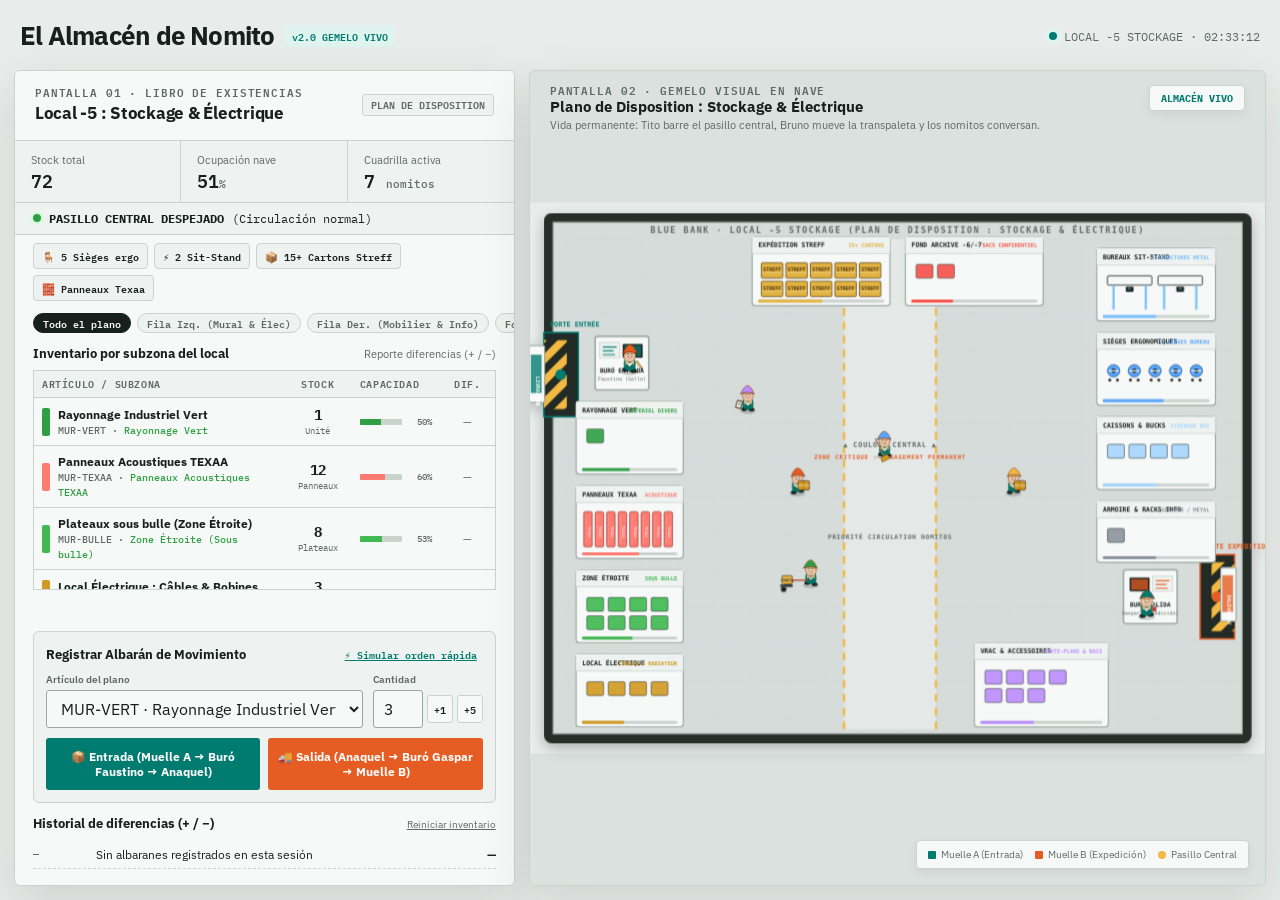
==== commit 5292505b: "feat(v2): incorporar plano de disposition de Blue Bank, nave cerrada, couloir central y vida permane" ====
--- a/index.html
+++ b/index.html
@@ -5,7 +5,7 @@
   <meta name="viewport" content="width=device-width, initial-scale=1, viewport-fit=cover" />
   <meta name="color-scheme" content="light dark" />
   <link rel="icon" href="data:image/svg+xml,<svg xmlns='http://www.w3.org/2000/svg' viewBox='0 0 100 100'><text y='.9em' font-size='90'>📦</text></svg>" />
-  <title>El Almacén de Nomito — Gestión Logística & Gemelo Activo</title>
+  <title>El Almacén de Nomito — Local -5 Blue Bank (Gemelo Activo v2)</title>
   
   <link rel="preconnect" href="https://fonts.googleapis.com">
   <link rel="preconnect" href="https://fonts.gstatic.com" crossorigin>
@@ -19,10 +19,10 @@
     <header class="topline">
       <div class="brand-badge">
         <h1>El Almacén de Nomito</h1>
-        <span class="tag-version">v1.0 GEMELO ACTIVO</span>
+        <span class="tag-version">v2.0 GEMELO VIVO</span>
       </div>
       <div class="live">
-        <i></i><span id="clock">LOCAL -5 STOCKAGE</span>
+        <i></i><span id="clock">LOCAL -5 STOCKAGE & ÉLECTRIQUE</span>
       </div>
       <nav class="mobile-switch" aria-label="Cambiar vista en móvil">
         <button class="active" data-target="control">01 · Datos</button>
@@ -38,47 +38,61 @@
         <div class="panel-head">
           <div>
             <p class="eyebrow">Pantalla 01 · Libro de existencias</p>
-            <h2 id="control-title">Inventaire Local Stockage (-5)</h2>
+            <h2 id="control-title">Local -5 : Stockage & Électrique</h2>
           </div>
-          <span class="source-badge">BLUE BANK DATA</span>
+          <span class="source-badge">PLAN DE DISPOSITION</span>
         </div>
 
-        <!-- TARJETAS DE SITUACIÓN -->
+        <!-- TARJETAS DE SITUACIÓN Y VOLÚMENES DESTACADOS -->
         <div class="metrics" aria-label="Resumen de inventario">
           <div class="metric">
             <span>Stock total</span>
             <strong id="total-units">0</strong>
           </div>
           <div class="metric">
-            <span>Ocupación global</span>
+            <span>Ocupación nave</span>
             <strong id="occupancy">0<em>%</em></strong>
           </div>
           <div class="metric">
             <span>Cuadrilla activa</span>
-            <strong id="workers-count">6 <em>nomitos</em></strong>
+            <strong id="workers-count">7 <em>nomitos</em></strong>
           </div>
         </div>
 
-        <!-- FILTROS POR ZONA FÍSICA -->
+        <!-- NOTA DE SEGURIDAD CRÍTICA DEL PLANO -->
+        <div class="security-banner" id="corridor-status">
+          <span class="status-dot green"></span>
+          <b>PASILLO CENTRAL DESPEJADO</b> (Circulación normal)
+        </div>
+
+        <!-- RESUMEN DE VOLÚMENES REALES DEL PLANO -->
+        <div class="volume-chips">
+          <span class="vol-chip">🪑 5 Sièges ergo</span>
+          <span class="vol-chip">⚡ 2 Sit-Stand</span>
+          <span class="vol-chip">📦 15+ Cartons Streff</span>
+          <span class="vol-chip">🧱 Panneaux Texaa</span>
+        </div>
+
+        <!-- FILTROS POR FILA Y ZONA DEL PLANO -->
         <div class="zone-filters" role="tablist" aria-label="Filtro de zonas">
-          <button class="filter-pill active" data-zone="all" type="button">Todas las zonas</button>
-          <button class="filter-pill" data-zone="mural" type="button">Mural (Izquierdo)</button>
-          <button class="filter-pill" data-zone="mobilier" type="button">Mobilier (Derecho)</button>
-          <button class="filter-pill" data-zone="fond" type="button">Logistique (Fondo)</button>
-          <button class="filter-pill" data-zone="vrac" type="button">Vrac & Acc.</button>
+          <button class="filter-pill active" data-zone="all" type="button">Todo el plano</button>
+          <button class="filter-pill" data-zone="gauche" type="button">Fila Izq. (Mural & Élec)</button>
+          <button class="filter-pill" data-zone="droite" type="button">Fila Der. (Mobilier & Info)</button>
+          <button class="filter-pill" data-zone="fond" type="button">Fondo (Streff & Archive)</button>
+          <button class="filter-pill" data-zone="vrac" type="button">Vrac</button>
         </div>
 
         <!-- TABLA DE INVENTARIO (SPREADSHEET CON DIFERENCIAS REPORTADAS) -->
         <div class="inventory">
           <div class="section-title">
-            <h3>Existencias por ubicación</h3>
-            <span>Reporte de diferencias (+ / −)</span>
+            <h3>Inventario por subzona del local</h3>
+            <span>Reporte diferencias (+ / −)</span>
           </div>
           <div class="table-wrap">
             <table class="stock-table">
               <thead>
                 <tr>
-                  <th>Artículo / Zona</th>
+                  <th>Artículo / Subzona</th>
                   <th>Stock</th>
                   <th>Capacidad</th>
                   <th>Dif.</th>
@@ -93,18 +107,18 @@
         <form class="movement" id="movement-form" onsubmit="return false;">
           <div class="movement-header">
             <h3>Registrar Albarán de Movimiento</h3>
-            <button class="quick-sim" id="btn-random" type="button">Simular movimiento aleatorio</button>
+            <button class="quick-sim" id="btn-random" type="button">⚡ Simular orden rápida</button>
           </div>
           
           <div class="fields">
             <div>
-              <label for="product-select">Artículo del almacén</label>
+              <label for="product-select">Artículo del plano</label>
               <select id="product-select" aria-label="Seleccionar artículo"></select>
             </div>
             <div>
               <label for="quantity">Cantidad</label>
               <div class="qty-input-wrap">
-                <input id="quantity" type="number" min="1" max="40" value="4" inputmode="numeric" aria-label="Cantidad de unidades" />
+                <input id="quantity" type="number" min="1" max="30" value="3" inputmode="numeric" aria-label="Cantidad de unidades" />
                 <span class="qty-badge" data-qty-add="1">+1</span>
                 <span class="qty-badge" data-qty-add="5">+5</span>
               </div>
@@ -113,10 +127,10 @@
 
           <div class="actions">
             <button class="action in" type="button" id="btn-in" title="Atajo: tecla E">
-              📦 Entrada (Camión → Buró → Anaquel)
+              📦 Entrada (Muelle A → Buró Faustino → Anaquel)
             </button>
             <button class="action out" type="button" id="btn-out" title="Atajo: tecla S">
-              🚚 Salida (Anaquel → Buró → Muelle)
+              🚚 Salida (Anaquel → Buró Gaspar → Muelle B)
             </button>
           </div>
         </form>
@@ -124,7 +138,7 @@
         <!-- BITÁCORA Y DIFERENCIAS RECIENTES -->
         <div class="event-log">
           <div class="section-title">
-            <h3>Diferencias recientes reportadas</h3>
+            <h3>Historial de diferencias (+ / −)</h3>
             <button class="reset" id="reset-demo" type="button">Reiniciar inventario</button>
           </div>
           <ol class="event-list" id="event-list" aria-live="polite"></ol>
@@ -137,20 +151,21 @@
       <section class="panel warehouse-panel" data-screen="warehouse" aria-labelledby="warehouse-title">
         <div class="warehouse-head">
           <div>
-            <p class="eyebrow">Pantalla 02 · Gemelo visual</p>
-            <h2 id="warehouse-title">Operación Espacial del Almacén</h2>
-            <p>Los nomitos ejecutan físicamente cada orden a través de los burós.</p>
+            <p class="eyebrow">Pantalla 02 · Gemelo visual en nave</p>
+            <h2 id="warehouse-title">Plano de Disposition : Stockage & Électrique</h2>
+            <p>Vida permanente: Tito barre el pasillo central, Bruno mueve la transpaleta y los nomitos conversan.</p>
           </div>
-          <div class="status-chip" id="status-chip">ALMACÉN OPERATIVO</div>
+          <div class="status-chip" id="status-chip">ALMACÉN VIVO</div>
         </div>
 
-        <!-- SVG INTERACTIVO DEL PLANO -->
-        <svg id="warehouse" viewBox="0 0 940 720" role="img" aria-label="Plano animado del almacén de nomitos"></svg>
+        <!-- SVG INTERACTIVO DE LA NAVE ARQUITECTÓNICA -->
+        <svg id="warehouse" viewBox="0 0 960 720" role="img" aria-label="Plano de disposition del local -5 con nomitos activos"></svg>
 
-        <!-- LEYENDA -->
+        <!-- LEYENDA DEL PLANO -->
         <div class="legend">
           <span><i></i> Muelle A (Entrada)</span>
-          <span><i class="out"></i> Muelle B (Salida)</span>
+          <span><i class="out"></i> Muelle B (Expedición)</span>
+          <span><span class="dot-couloir"></span> Pasillo Central</span>
         </div>
 
         <!-- NOTIFICACIÓN TOAST -->
--- a/css/styles.css
+++ b/css/styles.css
@@ -21,6 +21,8 @@
   --yellow: #f4b942;
   --red: #bf3c32;
   --red-soft: #ffebe9;
+  --green: #2ea043;
+  --green-soft: #dafbe1;
   --warehouse: #dbe1de;
   --shelf: #57635f;
   --floor: #d6dcda;
@@ -44,9 +46,11 @@
     --yellow: #f5c65d;
     --red: #ff756b;
     --red-soft: #3e1b18;
-    --warehouse: #252f2b;
+    --green: #3fb950;
+    --green-soft: #143521;
+    --warehouse: #222a27;
     --shelf: #7f9189;
-    --floor: #202925;
+    --floor: #1d2522;
     --shadow: 0 18px 60px rgba(0, 0, 0, 0.35);
   }
 }
@@ -214,11 +218,50 @@
   font-weight: 500;
 }
 
+/* BANNER DE SEGURIDAD DEL PASILLO CENTRAL */
+.security-banner {
+  display: flex;
+  align-items: center;
+  gap: 8px;
+  padding: 8px 18px;
+  font-size: 0.72rem;
+  background: var(--surface-2);
+  border-bottom: 1px solid var(--line);
+  font-family: "IBM Plex Mono", monospace;
+}
+
+.status-dot {
+  width: 8px;
+  height: 8px;
+  border-radius: 50%;
+  display: inline-block;
+}
+.status-dot.green { background: var(--green); box-shadow: 0 0 0 3px var(--green-soft); }
+.status-dot.red { background: var(--red); box-shadow: 0 0 0 3px var(--red-soft); animation: pulse 1s infinite; }
+
+/* VOLÚMENES DESTACADOS */
+.volume-chips {
+  display: flex;
+  flex-wrap: wrap;
+  gap: 6px;
+  padding: 8px 18px 4px;
+  background: var(--surface);
+}
+
+.vol-chip {
+  font: 600 0.65rem "IBM Plex Mono", monospace;
+  background: var(--surface-2);
+  border: 1px solid var(--line);
+  padding: 3px 8px;
+  border-radius: 4px;
+  color: var(--ink);
+}
+
 /* FILTROS DE ZONA */
 .zone-filters {
   display: flex;
   gap: 6px;
-  padding: 10px 18px 0;
+  padding: 8px 18px 0;
   overflow-x: auto;
 }
 
@@ -243,7 +286,7 @@
 
 /* TABLA DE INVENTARIO (SPREADSHEET) */
 .inventory {
-  padding: 14px 18px 0;
+  padding: 12px 18px 0;
   flex: 1;
 }
 
@@ -251,7 +294,7 @@
   display: flex;
   align-items: baseline;
   justify-content: space-between;
-  margin-bottom: 10px;
+  margin-bottom: 8px;
 }
 
 .section-title h3 {
@@ -266,7 +309,7 @@
 
 .table-wrap {
   overflow-y: auto;
-  max-height: 250px;
+  max-height: 220px;
   border: 1px solid var(--line);
   background: var(--surface);
 }
@@ -286,19 +329,19 @@
   font: 600 0.62rem/1 "IBM Plex Mono", monospace;
   text-transform: uppercase;
   letter-spacing: 0.06em;
-  padding: 9px 8px;
+  padding: 8px 8px;
   border-bottom: 1px solid var(--line);
   z-index: 2;
 }
 
 .stock-table th:nth-child(2) { text-align: center; width: 68px; }
-.stock-table th:nth-child(3) { width: 90px; }
+.stock-table th:nth-child(3) { width: 88px; }
 .stock-table th:nth-child(4) { text-align: center; width: 55px; }
 
 .stock-table td {
-  padding: 9px 8px;
+  padding: 8px 8px;
   border-bottom: 1px solid var(--line);
-  font-size: 0.76rem;
+  font-size: 0.75rem;
   vertical-align: middle;
 }
 
@@ -329,7 +372,7 @@
   white-space: nowrap;
   overflow: hidden;
   text-overflow: ellipsis;
-  font-size: 0.76rem;
+  font-size: 0.75rem;
 }
 
 .product small {
@@ -405,8 +448,8 @@
 
 /* FORMULARIO DE ALBARÁN Y MOVIMIENTO */
 .movement {
-  margin: 14px 18px 0;
-  padding: 14px;
+  margin: 12px 18px 0;
+  padding: 12px;
   background: var(--surface-2);
   border: 1px solid var(--line);
   border-radius: var(--radius);
@@ -416,7 +459,7 @@
   display: flex;
   justify-content: space-between;
   align-items: center;
-  margin-bottom: 10px;
+  margin-bottom: 8px;
 }
 
 .movement-header h3 {
@@ -509,7 +552,7 @@
 
 /* BITÁCORA / REPORTES RECIENTES */
 .event-log {
-  padding: 14px 18px 18px;
+  padding: 12px 18px 16px;
   margin-top: auto;
 }
 
@@ -570,9 +613,9 @@
 
 .warehouse-head {
   position: absolute;
-  left: 18px;
-  right: 18px;
-  top: 16px;
+  left: 20px;
+  right: 20px;
+  top: 14px;
   z-index: 3;
   display: flex;
   align-items: flex-start;
@@ -582,7 +625,7 @@
 
 .warehouse-head h2 {
   font-size: 0.95rem;
-  margin: 0 0 3px;
+  margin: 0 0 2px;
 }
 
 .warehouse-head p {
@@ -608,15 +651,6 @@
   min-height: 700px;
 }
 
-.zone-label {
-  font: 700 10px "IBM Plex Mono", monospace;
-  letter-spacing: 0.06em;
-}
-
-.tiny-label {
-  font: 600 8px "IBM Plex Mono", monospace;
-}
-
 .pulse {
   animation: pulse 1.6s ease-in-out infinite;
   transform-box: fill-box;
@@ -633,7 +667,7 @@
   right: 16px;
   background: var(--surface);
   border: 1px solid var(--line);
-  padding: 7px 10px;
+  padding: 7px 11px;
   display: flex;
   gap: 12px;
   font-size: 0.62rem;
@@ -655,6 +689,13 @@
   background: var(--teal);
 }
 .legend i.out { background: var(--orange); }
+
+.dot-couloir {
+  width: 8px;
+  height: 8px;
+  background: var(--yellow);
+  border-radius: 50%;
+}
 
 .toast {
   position: absolute;
